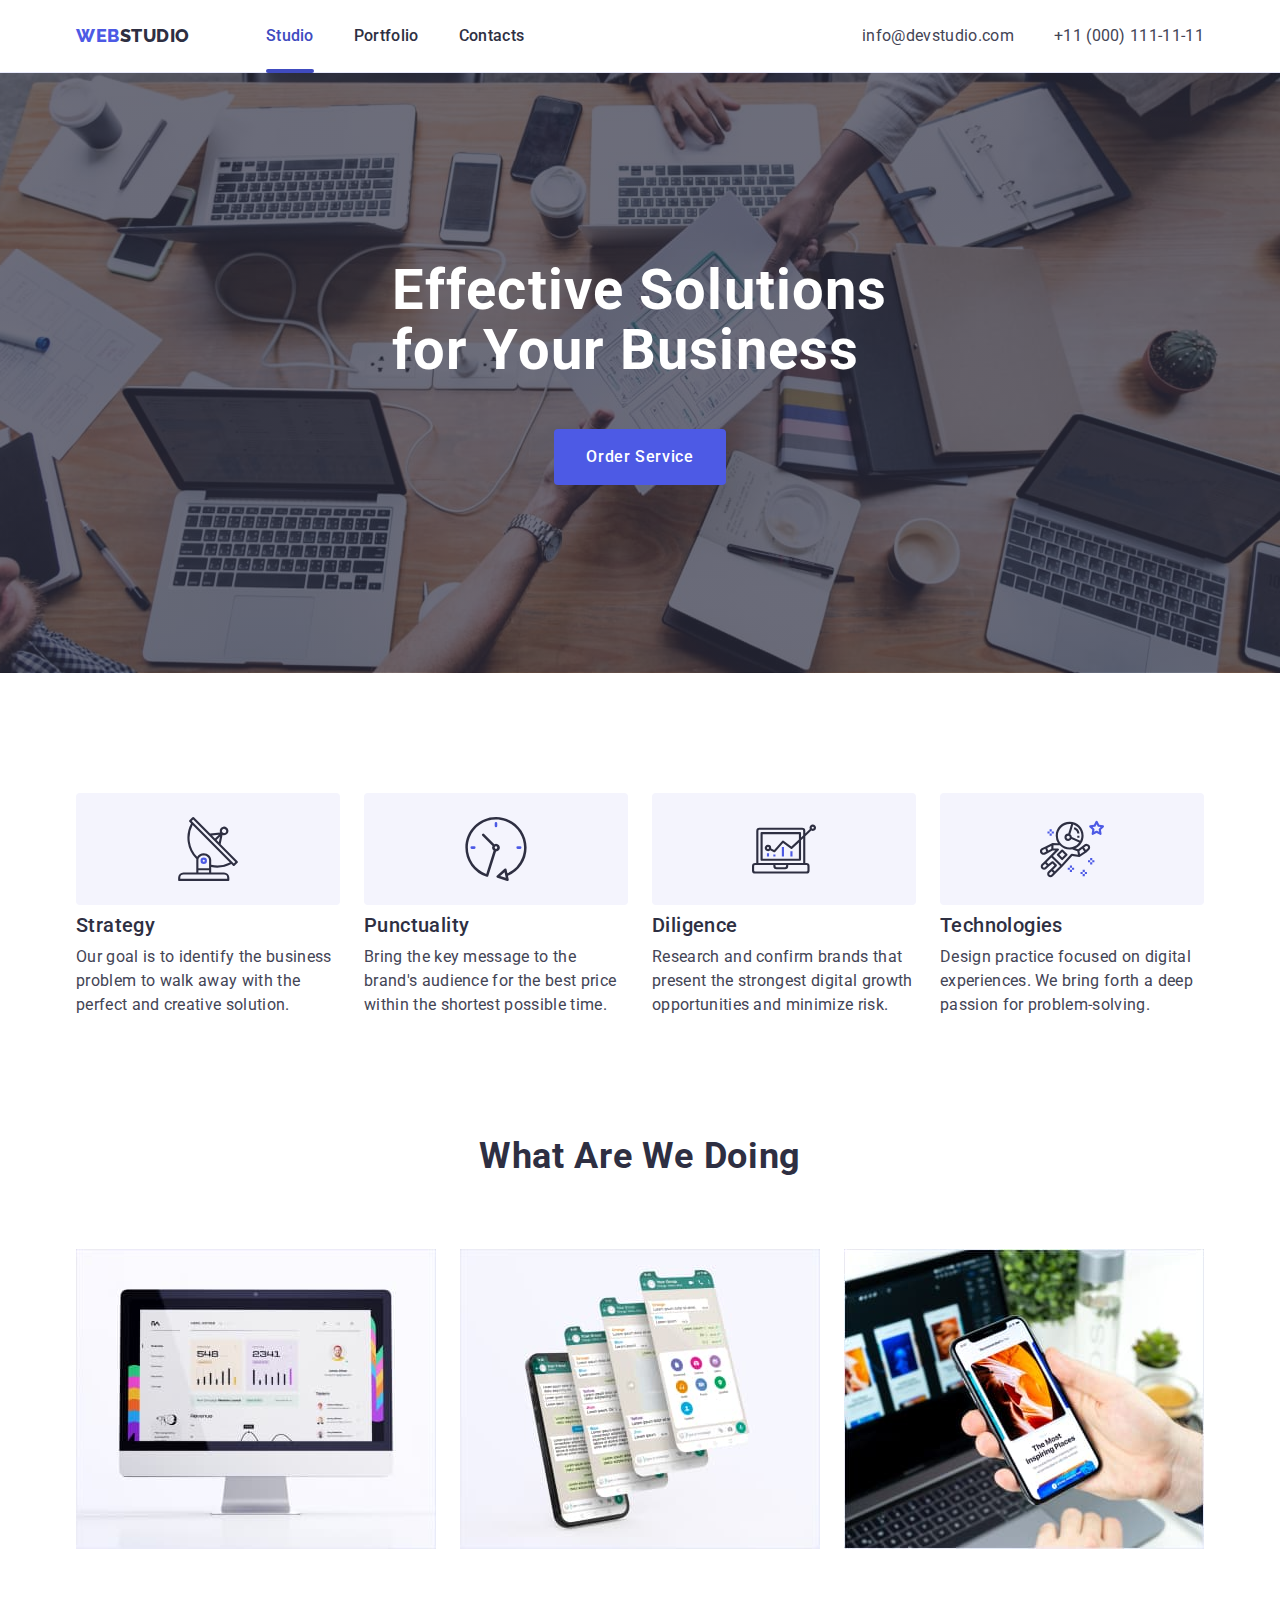
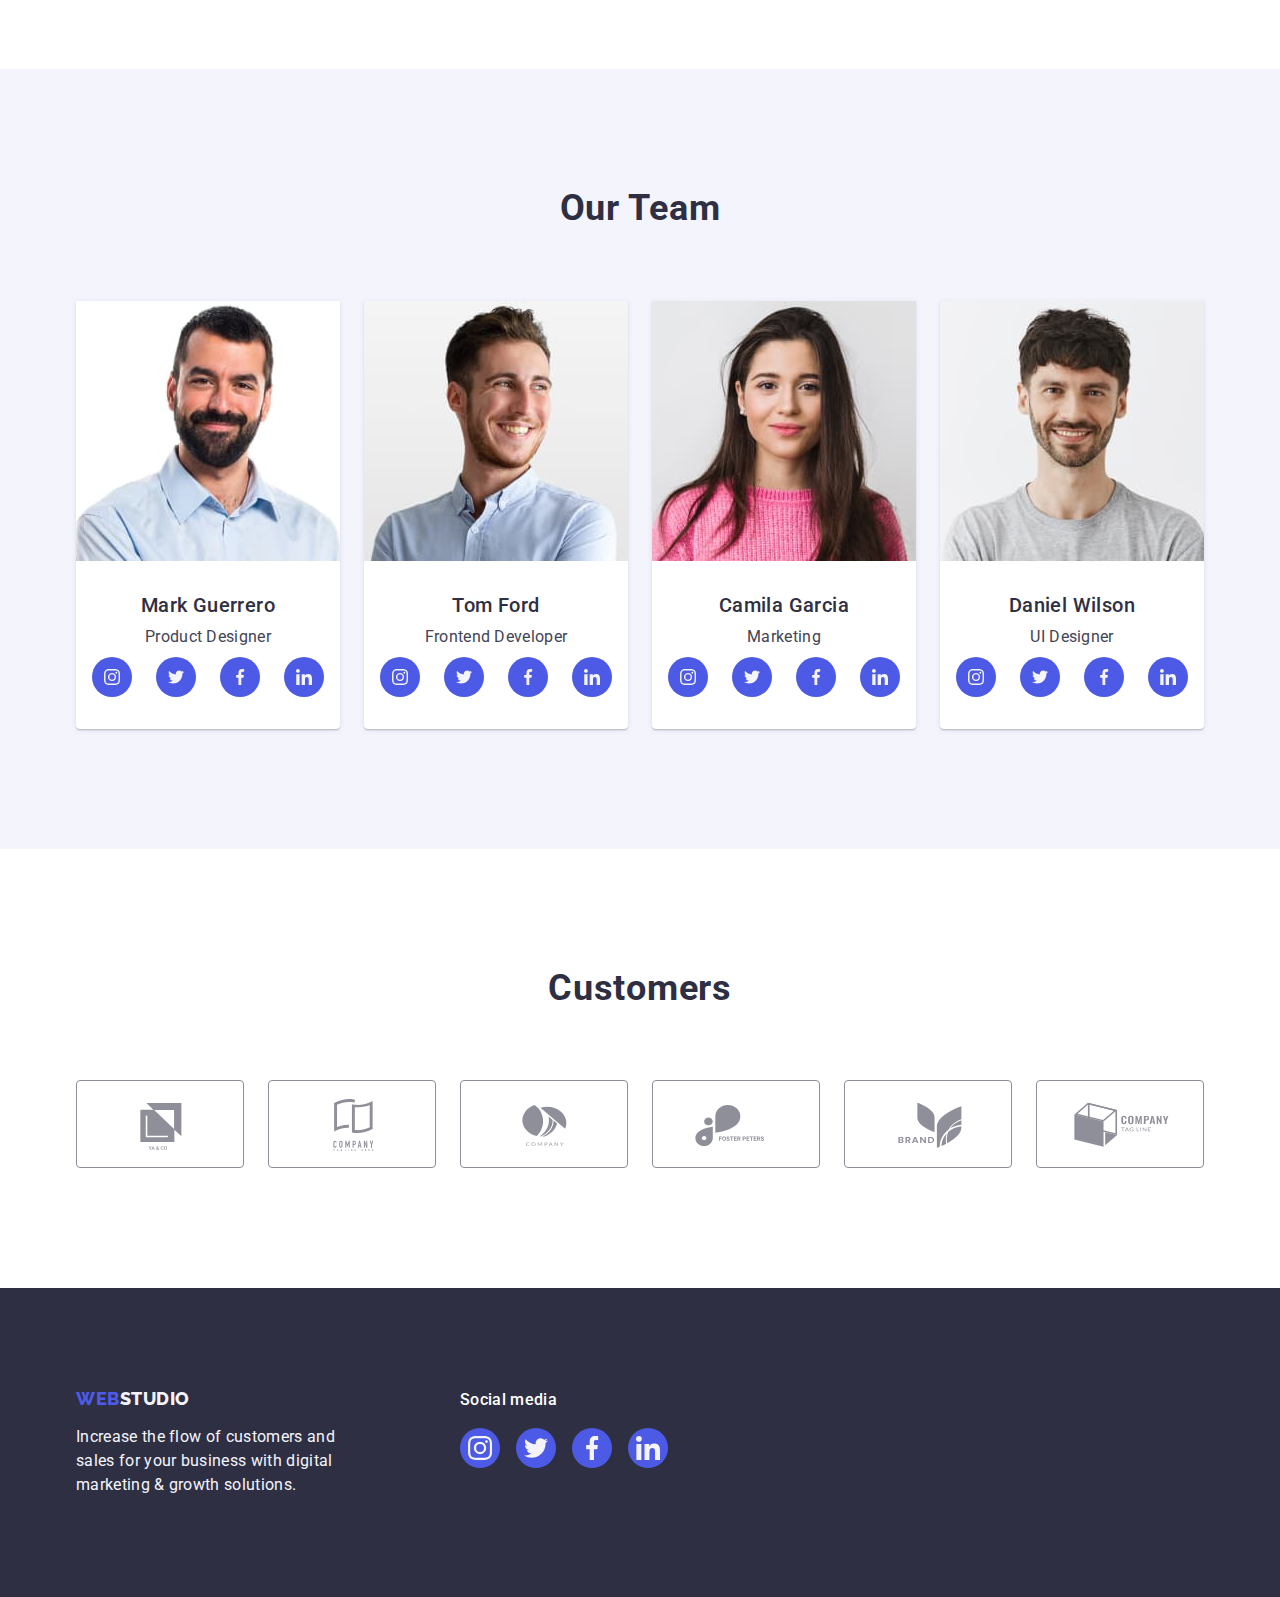
==== index.html @ 08559495 "Initial commit" ====
<!DOCTYPE html>
<html lang="en">
  <head>
    <meta charset="UTF-8" />
    <meta http-equiv="X-UA-Compatible" content="IE=edge" />
    <meta name="viewport" content="width=device-width, initial-scale=1.0" />
    <title>WebStudio</title>
    <link rel="preconnect" href="https://fonts.googleapis.com" />
    <link rel="preconnect" href="https://fonts.gstatic.com" crossorigin />
    <link
      href="https://fonts.googleapis.com/css2?family=Raleway:wght@800&family=Roboto:wght@400;500;700;900&display=swap"
      rel="stylesheet"
    />
    <link
      rel="stylesheet"
      href="https://cdn.jsdelivr.net/npm/modern-normalize@1.1.0/modern-normalize.min.css"
    />
    <link rel="stylesheet" href="./css/styles.css" />
  </head>
  <body>
    <!-- Header -->
    <header class="header">
      <div class="container header-container">
        <nav class="header-nav">
          <a class="header-logo logo link" href="./index.html">
            Web<span class="header-span">Studio</span></a
          >
          <ul class="header-list list">
            <li class="header-item">
              <a class="header-link current link" href="./index.html">Studio</a>
            </li>
            <li class="header-item">
              <a class="header-link link" href="./portfolio.html">Portfolio</a>
            </li>
            <li class="header-item">
              <a class="header-link link" href="">Contacts</a>
            </li>
          </ul>
        </nav>
        <address class="header-contacts">
          <ul class="header-list-contacts list">
            <li class="header-list-item">
              <a class="header-mail-tel link" href="mailto:info@devstudio.com"
                >info@devstudio.com</a
              >
            </li>
            <li class="header-list-item">
              <a class="header-mail-tel link" href="tel:+110001111111"
                >+11 (000) 111-11-11</a
              >
            </li>
          </ul>
        </address>
      </div>
    </header>

    <main>
      <!-- Effective Solutions for Your Business -->
      <section class="hero">
        <div class="container">
          <h1 class="hero-main-title">Effective Solutions for Your Business</h1>
          <button class="hero-button" type="button" data-modal-open>
            Order Service
          </button>
        </div>
      </section>

      <!-- Our advantages -->
      <section class="advantages">
        <div class="container">
          <!-- Заголовок h2 скриємо у сss -->
          <h2 class="visually-hidden">Our advantages</h2>
          <ul class="advantages-list list">
            <li class="advantages-item">
              <div class="advantages-block-icon">
                <svg class="advantages-icon" width="64" height="64">
                  <use href="./images/icon.svg#antenna"></use>
                </svg>
              </div>
              <h3 class="advantages-title">Strategy</h3>
              <p class="advantages-text">
                Our goal is to identify the business problem to walk away with
                the perfect and creative solution.
              </p>
            </li>
            <li class="advantages-item">
              <div class="advantages-block-icon">
                <svg class="advantages-icon" width="64" height="64">
                  <use href="./images/icon.svg#clock"></use>
                </svg>
              </div>
              <h3 class="advantages-title">Punctuality</h3>
              <p class="advantages-text">
                Bring the key message to the brand's audience for the best price
                within the shortest possible time.
              </p>
            </li>

            <li class="advantages-item">
              <div class="advantages-block-icon">
                <svg class="advantages-icon" width="64" height="64">
                  <use href="./images/icon.svg#diagram"></use>
                </svg>
              </div>
              <h3 class="advantages-title">Diligence</h3>
              <p class="advantages-text">
                Research and confirm brands that present the strongest digital
                growth opportunities and minimize risk.
              </p>
            </li>

            <li class="advantages-item">
              <div class="advantages-block-icon">
                <svg class="advantages-icon" width="64" height="64">
                  <use href="./images/icon.svg#astronaut"></use>
                </svg>
              </div>
              <h3 class="advantages-title">Technologies</h3>
              <p class="advantages-text">
                Design practice focused on digital experiences. We bring forth a
                deep passion for problem-solving.
              </p>
            </li>
          </ul>
        </div>
      </section>

      <!-- What are we doing -->
      <section class="what">
        <div class="container">
          <h2 class="what-title">What are we doing</h2>
          <ul class="what-list list">
            <li class="what-card">
              <img
                src="./images/main-page/main/What-are-we-doing/img-1.jpg"
                alt="computer"
                width="360"
                height="300"
              />
            </li>
            <li class="what-card">
              <img
                src="./images/main-page/main/What-are-we-doing/img-2.jpg"
                alt="mobile phone"
                width="360"
                height="300"
              />
            </li>
            <li class="what-card">
              <img
                src="./images/main-page/main/What-are-we-doing/img-3.jpg"
                alt="mobile phone and computer"
                width="360"
                height="300"
              />
            </li>
          </ul>
        </div>
      </section>

      <!-- Our Team -->
      <section class="team">
        <div class="container">
          <h2 class="team-main-title">Our Team</h2>
          <ul class="team-list list">
            <li class="team-list-item">
              <img
                class="team-img"
                src="./images/main-page/main/Our-Team/img-1.jpg"
                alt="Mark Guerrero - Product Designer"
                width="264"
                height="260"
              />
              <div class="team-content">
                <h3 class="team-title">Mark Guerrero</h3>
                <p class="team-text">Product Designer</p>
                <ul class="team-list-icons list-icons list">
                  <li class="team-list-icon list-icon">
                    <a
                      class="team-list-link list-link link"
                      href="https://www.instagram.com/"
                      target="_blank"
                      rel="noopener noreferrer"
                      aria-label="Instagram icon"
                    >
                      <svg class="team-icon social-icon" width="16" height="16">
                        <use href="./images/icon.svg#instagram"></use>
                      </svg>
                    </a>
                  </li>

                  <li class="team-list-icon list-icon">
                    <a
                      class="team-list-link list-link link"
                      href="https://twitter.com/"
                      target="_blank"
                      rel="noopener noreferrer"
                      aria-label="Twitter icon"
                    >
                      <svg class="team-icon social-icon" width="16" height="16">
                        <use href="./images/icon.svg#twitter"></use>
                      </svg>
                    </a>
                  </li>

                  <li class="team-list-icon list-icon">
                    <a
                      class="team-list-link list-link link"
                      href="https://www.facebook.com/"
                      target="_blank"
                      rel="noopener noreferrer"
                      aria-label="Facebook icon"
                    >
                      <svg class="team-icon social-icon" width="16" height="16">
                        <use href="./images/icon.svg#facebook"></use>
                      </svg>
                    </a>
                  </li>

                  <li class="team-list-icon list-icon">
                    <a
                      class="team-list-link list-link link"
                      href="https://www.linkedin.com/"
                      target="_blank"
                      rel="noopener noreferrer"
                      aria-label="Linkedin icon"
                    >
                      <svg class="team-icon social-icon" width="16" height="16">
                        <use href="./images/icon.svg#linkedin"></use>
                      </svg>
                    </a>
                  </li>
                </ul>
              </div>
            </li>
            <li class="team-list-item">
              <img
                class="team-img"
                src="./images/main-page/main/Our-Team/img-2.jpg"
                alt="Tom Ford - Frontend Developer"
                width="264"
                height="260"
              />
              <div class="team-content">
                <h3 class="team-title">Tom Ford</h3>
                <p class="team-text">Frontend Developer</p>
                <ul class="team-list-icons list-icons list">
                  <li class="team-list-icon list-icon">
                    <a
                      class="team-list-link list-link link"
                      href="https://www.instagram.com/"
                      target="_blank"
                      rel="noopener noreferrer"
                      aria-label="Instagram icon"
                    >
                      <svg class="social-icon" width="16" height="16">
                        <use href="./images/icon.svg#instagram"></use>
                      </svg>
                    </a>
                  </li>

                  <li class="team-list-icon list-icon">
                    <a
                      class="team-list-link list-link link"
                      href="https://twitter.com/"
                      target="_blank"
                      rel="noopener noreferrer"
                      aria-label="Twitter icon"
                    >
                      <svg class="social-icon" width="16" height="16">
                        <use href="./images/icon.svg#twitter"></use>
                      </svg>
                    </a>
                  </li>

                  <li class="team-list-icon list-icon">
                    <a
                      class="team-list-link list-link link"
                      href="https://www.facebook.com/"
                      target="_blank"
                      rel="noopener noreferrer"
                      aria-label="Facebook icon"
                    >
                      <svg class="social-icon" width="16" height="16">
                        <use href="./images/icon.svg#facebook"></use>
                      </svg>
                    </a>
                  </li>

                  <li class="team-list-icon list-icon">
                    <a
                      class="team-list-link list-link link"
                      href="https://www.linkedin.com/"
                      target="_blank"
                      rel="noopener noreferrer"
                      aria-label="Linkedin icon"
                    >
                      <svg class="social-icon" width="16" height="16">
                        <use href="./images/icon.svg#linkedin"></use>
                      </svg>
                    </a>
                  </li>
                </ul>
              </div>
            </li>
            <li class="team-list-item">
              <img
                class="team-img"
                src="./images/main-page/main/Our-Team/img-3.jpg"
                alt="Camila Garcia - Marketing"
                width="264"
                height="260"
              />
              <div class="team-content">
                <h3 class="team-title">Camila Garcia</h3>
                <p class="team-text">Marketing</p>
                <ul class="team-list-icons list-icons list">
                  <li class="team-list-icon list-icon">
                    <a
                      class="team-list-link list-link link"
                      href="https://www.instagram.com/"
                      target="_blank"
                      rel="noopener noreferrer"
                      aria-label="Instagram icon"
                    >
                      <svg class="social-icon" width="16" height="16">
                        <use href="./images/icon.svg#instagram"></use>
                      </svg>
                    </a>
                  </li>

                  <li class="team-list-icon list-icon">
                    <a
                      class="team-list-link list-link link"
                      href="https://twitter.com/"
                      target="_blank"
                      rel="noopener noreferrer"
                      aria-label="Twitter icon"
                    >
                      <svg class="social-icon" width="16" height="16">
                        <use href="./images/icon.svg#twitter"></use>
                      </svg>
                    </a>
                  </li>

                  <li class="team-list-icon list-icon">
                    <a
                      class="team-list-link list-link link"
                      href="https://www.facebook.com/"
                      target="_blank"
                      rel="noopener noreferrer"
                      aria-label="Facebook icon"
                    >
                      <svg class="social-icon" width="16" height="16">
                        <use href="./images/icon.svg#facebook"></use>
                      </svg>
                    </a>
                  </li>

                  <li class="team-list-icon list-icon">
                    <a
                      class="team-list-link list-link link"
                      href="https://www.linkedin.com/"
                      target="_blank"
                      rel="noopener noreferrer"
                      aria-label="Linkedin icon"
                    >
                      <svg class="social-icon" width="16" height="16">
                        <use href="./images/icon.svg#linkedin"></use>
                      </svg>
                    </a>
                  </li>
                </ul>
              </div>
            </li>
            <li class="team-list-item">
              <img
                class="team-img"
                src="./images/main-page/main/Our-Team/img-4.jpg"
                alt="Daniel Wilson - UI Designer"
                width="264"
                height="260"
              />
              <div class="team-content">
                <h3 class="team-title">Daniel Wilson</h3>
                <p class="team-text">UI Designer</p>
                <ul class="team-list-icons list-icons list">
                  <li class="team-list-icon list-icon">
                    <a
                      class="team-list-link list-link link"
                      href="https://www.instagram.com/"
                      target="_blank"
                      rel="noopener noreferrer"
                      aria-label="Instagram icon"
                    >
                      <svg class="social-icon" width="16" height="16">
                        <use href="./images/icon.svg#instagram"></use>
                      </svg>
                    </a>
                  </li>

                  <li class="team-list-icon list-icon">
                    <a
                      class="team-list-link list-link link"
                      href="https://twitter.com/"
                      target="_blank"
                      rel="noopener noreferrer"
                      aria-label="Twitter icon"
                    >
                      <svg class="social-icon" width="16" height="16">
                        <use href="./images/icon.svg#twitter"></use>
                      </svg>
                    </a>
                  </li>

                  <li class="team-list-icon list-icon">
                    <a
                      class="team-list-link list-link link"
                      href="https://www.facebook.com/"
                      target="_blank"
                      rel="noopener noreferrer"
                      aria-label="Facebook icon"
                    >
                      <svg class="social-icon" width="16" height="16">
                        <use href="./images/icon.svg#facebook"></use>
                      </svg>
                    </a>
                  </li>

                  <li class="team-list-icon list-icon">
                    <a
                      class="team-list-link list-link link"
                      href="https://www.linkedin.com/"
                      target="_blank"
                      rel="noopener noreferrer"
                      aria-label="Linkedin icon"
                    >
                      <svg class="social-icon" width="16" height="16">
                        <use href="./images/icon.svg#linkedin"></use>
                      </svg>
                    </a>
                  </li>
                </ul>
              </div>
            </li>
          </ul>
        </div>
      </section>
      <!-- Customers -->
      <section class="customers">
        <div class="container">
          <h2 class="customers-title">Customers</h2>
          <ul class="customers-list list">
            <li class="customers-item">
              <a
                class="customers-link link"
                href=""
                target="_blank"
                rel="noopener noreferrer"
                ><svg class="customers-icon" width="104" height="56">
                  <use href="./images/icon.svg#logo-1"></use></svg
              ></a>
            </li>
            <li class="customers-item">
              <a
                class="customers-link link"
                href=""
                target="_blank"
                rel="noopener noreferrer"
                ><svg class="customers-icon" width="104" height="56">
                  <use href="./images/icon.svg#logo-2"></use></svg
              ></a>
            </li>
            <li class="customers-item">
              <a
                class="customers-link link"
                href=""
                target="_blank"
                rel="noopener noreferrer"
                ><svg class="customers-icon" width="104" height="56">
                  <use href="./images/icon.svg#logo-3"></use></svg
              ></a>
            </li>
            <li class="customers-item">
              <a
                class="customers-link link"
                href=""
                target="_blank"
                rel="noopener noreferrer"
                ><svg class="customers-icon" width="104" height="56">
                  <use href="./images/icon.svg#logo-4"></use></svg
              ></a>
            </li>
            <li class="customers-item">
              <a
                class="customers-link link"
                href=""
                target="_blank"
                rel="noopener noreferrer"
                ><svg class="customers-icon" width="104" height="56">
                  <use href="./images/icon.svg#logo-5"></use></svg
              ></a>
            </li>
            <li class="customers-item">
              <a
                class="customers-link link"
                href=""
                target="_blank"
                rel="noopener noreferrer"
                ><svg class="customers-icon" width="104" height="56">
                  <use href="./images/icon.svg#logo-6"></use></svg
              ></a>
            </li>
          </ul>
        </div>
      </section>
    </main>

    <!-- footer -->
    <footer class="footer">
      <div class="footer-container container">
        <div class="footer-block-logo">
          <a class="footer-logo logo link" href="./index.html">
            Web<span class="footer-span">Studio</span></a
          >
          <p class="footer-text">
            Increase the flow of customers and sales for your business with
            digital marketing & growth solutions.
          </p>
        </div>

        <div class="footer-block-social">
          <p class="footer-social-title">Social media</p>
          <ul class="footer-list-icons list-icons list">
            <li class="footer-list-icon list-icon">
              <a
                class="footer-list-link list-link link"
                href="https://www.instagram.com/"
                target="_blank"
                rel="noopener noreferrer"
                aria-label="Instagram icon"
              >
                <svg class="footer-icon social-icon" width="24" height="24">
                  <use href="./images/icon.svg#instagram"></use>
                </svg>
              </a>
            </li>

            <li class="footer-list-icon list-icon">
              <a
                class="footer-list-link list-link link"
                href="https://twitter.com/"
                target="_blank"
                rel="noopener noreferrer"
                aria-label="Twitter icon"
              >
                <svg class="footer-icon social-icon" width="24" height="24">
                  <use href="./images/icon.svg#twitter"></use>
                </svg>
              </a>
            </li>

            <li class="footer-list-icon list-icon">
              <a
                class="footer-list-link list-link link"
                href="https://www.facebook.com/"
                target="_blank"
                rel="noopener noreferrer"
                aria-label="Facebook icon"
              >
                <svg class="footer-icon social-icon" width="24" height="24">
                  <use href="./images/icon.svg#facebook"></use>
                </svg>
              </a>
            </li>

            <li class="footer-list-icon list-icon">
              <a
                class="footer-list-link list-link link"
                href="https://www.linkedin.com/"
                target="_blank"
                rel="noopener noreferrer"
                aria-label="Linkedin icon"
              >
                <svg class="footer-icon social-icon" width="24" height="24">
                  <use href="./images/icon.svg#linkedin"></use>
                </svg>
              </a>
            </li>
          </ul>
        </div>
      </div>
    </footer>
    <div class="backdrop is-hidden" data-modal>
      <div class="modal">
        <button class="close-modal" type="button" data-modal-close>
			<svg class="close-modal-icon" width="8px" height="8px">
			  <use href="./images/icon.svg#dagger"></use>
			</svg>
		  </button>
      </div>
    </div>
    <script src="./js/modal.js"></script>
  </body>
</html>
---- css/styles.css ----
/* Reset Styles */
h1,
h2,
h3,
h4,
h5,
h6,
p {
  margin: 0;
}
ul {
  margin: 0;
  padding: 0;
}
button {
  font-family: inherit;
  color: currentColor;
  cursor: pointer;
}
img {
  display: block;
  max-width: 100%;
  height: auto;
}

.link {
  color: currentColor;
  text-decoration: none;
}
.list {
  list-style: none;
}
/* ==================================================================================================================================== */
/* Variables */
:root {
  --backround-page: #ffffff;
  --main-color-text: #434455;
  --secondary-color-text: #2e2f42;
  --accent-color: #4d5ae5;
  --hover-color: #404bbf;

  --items: 3;
  --retreat: 24px;

  --anim-fast: 250ms;
  --timing-function: cubic-bezier(0.4, 0, 0.2, 1);
}
/* ==================================================================================================================================== */

body {
  font-family: 'Roboto', sans-serif;
  font-size: 16px;
  background-color: var(--backround-page);
  color: var(--main-color-text);
}
/* ======================================================================================================================================*/
/* Repeating Blocks */
/* =================== Container ======================= */
.container {
  width: 1158px;
  margin: 0 auto;
  padding: 0 15px;
}

.visually-hidden {
  position: absolute;
  width: 1px;
  height: 1px;
  margin: -1px;
  border: 0;
  padding: 0;
  white-space: nowrap;
  clip-path: inset(100%);
  clip: rect(0 0 0 0);
  overflow: hidden;
}

/* ================== Header ========================= */
.header {
  border-bottom: 1px solid #e7e9fc;

  box-shadow: 0px 2px 1px rgba(46, 47, 66, 0.08),
    0px 1px 1px rgba(46, 47, 66, 0.16), 0px 1px 6px rgba(46, 47, 66, 0.08);
}
.header-container {
  display: flex;
  align-items: center;
}

.header-nav {
  display: flex;
  align-items: center;
}
.logo {
  font-family: 'Raleway', sans-serif;
  font-weight: 800;
  font-size: 18px;
  line-height: 1.17;
  letter-spacing: 0.03em;
  text-transform: uppercase;

  color: var(--accent-color);
}
.header-logo {
  margin-right: 76px;
}
.header-span {
  color: var(--secondary-color-text);
}
.header-list {
  display: flex;
  gap: 40px;
}

.header-link {
  position: relative;

  display: block;
  padding: 24px 0;

  font-weight: 500;
  font-size: 16px;
  line-height: 1.5;
  letter-spacing: 0.02em;

  color: var(--secondary-color-text);
  transition: color var(--anim-fast) var(--timing-function);
}
.header-link.current{
	color: var(--hover-color);
}
.header-link.current::after {
  position: absolute;
  left: 0;
  bottom: -0.9px;

  display: block;
  width: 100%;
  height: 4px;

  background-color: var(--hover-color);
  border-radius: 2px;
  content: '';
}
.header-link::before {
  content: '';
  position: absolute;
  left: 0;
  bottom: -0.9px;

  display: block;
  width: 100%;
  height: 4px;

  transform: scale(0);
  border-radius: 2px;
  transition: transform var(--anim-fast) var(--timing-function),
    background-color var(--anim-fast) var(--timing-function);
}
.header-link:hover::before,
.header-link:focus::before {
  background-color: var(--hover-color);
  transform: scale(1);
}

.header-link:hover,
.header-link:focus,
.header-mail-tel:hover,
.header-mail-tel:focus {
  color: var(--hover-color);
}

.header-contacts {
  margin-left: auto;
  font-style: normal;
}
.header-list-contacts {
  display: flex;
  gap: 40px;
}
.header-mail-tel {
  font-style: normal;
  line-height: 1.5;
  letter-spacing: 0.02em;

  color: var(--main-color-text);
  transition: color var(--anim-fast) var(--timing-function);
}

/*========================= Footer ============================*/
.footer {
  padding: 100px 0px;

  background-color: #2e2f42;
}
.footer-container {
  display: flex;
  align-items: baseline;
  gap: 120px;
}
.footer-logo {
  display: inline-block;
  margin-bottom: 16px;
  color: var(--accent-color);
}
.footer-text {
  width: 264px;

  color: #f4f4fd;

  line-height: 1.5;
  letter-spacing: 0.02em;
}
.footer-span {
  color: #f4f4fd;
}

.footer-social-title {
  margin-bottom: 16px;

  font-weight: 500;
  font-size: 16px;
  line-height: 1.5;
  letter-spacing: 0.02em;

  color: var(--backround-page);
}

.footer-list-link:hover,
.footer-list-link:focus {
  background-color: #31d0aa;
}

/* =============== social network icons ========================= */

.list-icons {
  display: flex;
  justify-content: center;
  gap: 24px;
}
.footer-list-icons {
  gap: 16px;
}
.list-icon {
  width: 40px;
  height: 40px;
}
.list-link {
  width: 100%;
  height: 100%;

  display: flex;
  justify-content: center;
  align-items: center;

  background-color: var(--accent-color);
  color: #f4f4fd;
  border-radius: 50%;
  transition: background-color var(--anim-fast) var(--timing-function);
}
.social-icon {
  fill: currentColor;
}

.team-list-link:hover,
.team-list-link:focus {
  background-color: var(--hover-color);
}

/* ===================================================================================================================================== */

/* Main Page*/
/* =============== Section Hero ================= */
.hero {
  max-width: 1440px;
  margin: 0 auto;
  padding: 188px 0;

  background-image: linear-gradient(
      rgba(46, 47, 66, 0.7),
      rgba(46, 47, 66, 0.7)
    ),
    url(../images/main-page/main/Hero/bg-hero.jpg);
  background-repeat: no-repeat;
  background-size: cover;
  background-position: center;
}

.hero-main-title {
  max-width: 496px;
  margin: 0 auto 48px;
  color: #ffffff;

  font-size: 56px;
  line-height: 1.07;
  letter-spacing: 0.02em;
}
.hero-button {
  display: block;
  min-width: 169px;
  height: 56px;
  margin: 0 auto;
  padding: 16px 32px;

  font-weight: 500;
  font-size: 16px;
  line-height: 1.5;
  letter-spacing: 0.04em;
  font-family: 'Roboto', sans-serif;

  color: #ffffff;
  background-color: var(--accent-color);
  border-radius: 4px;
  border: none;
  transition: background-color var(--anim-fast) var(--timing-function);
  cursor: pointer;
}
.hero-button:hover,
.hero-button:focus {
  background-color: var(--hover-color);
}
/* ============== Section Advantages =================== */
.advantages {
  padding: 120px 0px;
}
.advantages-block-icon {
  display: flex;
  justify-content: center;
  align-items: center;
  min-height: 112px;

  background-color: #f4f4fd;
  border-radius: 4px;
  margin-bottom: 8px;
}

.advantages-list {
  display: flex;
  gap: 24px;
}
.advantages-item {
  --items: 4;
  flex-basis: calc((100% - var(--retreat) * (var(--items) - 1)) / var(--items));
}

.advantages-title {
  margin-bottom: 8px;

  color: var(--secondary-color-text);

  font-weight: 500;
  font-size: 20px;
  line-height: 1.2;
  letter-spacing: 0.02em;
}
.advantages-text {
  line-height: 1.5;
  letter-spacing: 0.02em;
}
/* ================== Section What ======================== */
.what {
  padding-bottom: 120px;
}
.what-title,
.team-main-title {
  margin-bottom: 72px;

  color: var(--secondary-color-text);

  font-size: 36px;
  line-height: 1.11;
  text-align: center;
  letter-spacing: 0.02em;
  text-transform: capitalize;
}
.what-list {
  display: flex;
  gap: 24px;
}

/* =================== Section Our Team ======================= */
.team {
  padding: 120px 0px;

  background-color: #f4f4fd;
}
.team-list {
  display: flex;
  gap: 24px;
}
.team-list-item {
  --items: 4;
  flex-basis: calc((100% - var(--retreat) * (var(--items) - 1)) / var(--items));

  background-color: #ffffff;
  box-shadow: 0px 1px 6px rgba(46, 47, 66, 0.08),
    0px 1px 1px rgba(46, 47, 66, 0.16), 0px 2px 1px rgba(46, 47, 66, 0.08);
  border-radius: 0px 0px 4px 4px;
}

.team-content {
  padding: 32px 0;
}
.team-title {
  margin-bottom: 8px;

  color: var(--secondary-color-text);

  font-weight: 500;
  font-size: 20px;
  line-height: 1.2;
  text-align: center;
  letter-spacing: 0.02em;
}
.team-text {
  margin-bottom: 8px;
  line-height: 1.5;
  text-align: center;
  letter-spacing: 0.02em;
}
/* ==================== Section Customers ========================= */
.customers {
  padding: 120px 0;
}
.customers-title {
  margin-bottom: 72px;
  font-size: 36px;
  line-height: 1.1;
  text-align: center;
  letter-spacing: 0.02em;
  text-transform: capitalize;
  color: var(--secondary-color-text);
}
.customers-list {
  display: flex;
  justify-content: center;
  gap: 24px;
}

.customers-item {
  --items: 6;
  flex-basis: calc(100% - var(--retreat) * (var(--items) - 1) / var(--items));
  min-height: 88px;
  border-radius: 4px;
}
.customers-link {
  width: 100%;
  height: 100%;

  display: flex;
  justify-content: center;
  align-items: center;

  color: #8e8f99;
  border: 1px solid #8e8f99;
  border-radius: 4px;
  transition: border-color var(--anim-fast) var(--timing-function);
}
.customers-icon {
  fill: currentColor;
  transition: fill var(--anim-fast) var(--timing-function);
}
.customers-link:hover,
.customers-link:focus {
  border-color: var(--hover-color);
}
.customers-link:hover .customers-icon,
.customers-link:focus .customers-icon {
  fill: var(--hover-color);
}

/* ===================================================================================================================================== */

/* Portfolio Page */
/* =============== Section Portfolio =================== */
.potrfolio {
  padding: 96px 0 120px 0;
}

.filters-list {
  display: flex;
  justify-content: center;
  gap: 24px;
  margin-bottom: 72px;
}
.filters-button {
  padding: 12px 24px;

  font-family: inherit;
  font-size: 16px;
  font-weight: 500;
  line-height: 1.5;
  letter-spacing: 0.04em;

  color: var(--accent-color);
  background-color: #f4f4fd;
  border: 1px solid #e7e9fc;
  border-radius: 4px;
  transition: color var(--anim-fast) var(--timing-function),
    background-color var(--anim-fast) var(--timing-function),
    box-shadow var(--anim-fast) var(--timing-function);
  cursor: pointer;
}

.filters-button:hover,
.filters-button:focus {
  color: #ffffff;
  background-color: var(--hover-color);
  border: 1px solid transparent;
  box-shadow: 0px 3px 1px rgba(0, 0, 0, 0.1), 0px 2px 1px rgba(0, 0, 0, 0.08),
    0px 2px 2px rgba(0, 0, 0, 0.12);
}
.list-cards {
  display: flex;
  flex-wrap: wrap;
  column-gap: 24px;
  row-gap: 48px;
}
.list-card {
  flex-basis: calc((100% - var(--retreat) * (var(--items) - 1)) / var(--items));
}
.list-card-link {
  width: 100%;
  height: 100%;

  display: block;

  transition: box-shadow var(--anim-fast) var(--timing-function);
}
.list-card-link:hover,
.list-card-link:focus {
  box-shadow: 0px 1px 6px rgba(46, 47, 66, 0.08),
    0px 1px 1px rgba(46, 47, 66, 0.16), 0px 2px 1px rgba(46, 47, 66, 0.08);
}
.wrapper-img {
  position: relative;
  overflow: hidden;
}

.overlay {
  position: absolute;
  left: 0;
  bottom: 0;

  width: 100%;
  height: 100%;
  padding: 40px 32px 0px 32px;

  line-height: 1.5;
  letter-spacing: 0.02em;

  color: #f4f4fd;
  background-color: var(--accent-color);
  transform: translateY(100%);
  transition: transform var(--anim-fast) var(--timing-function);
}
.list-card-link:hover .overlay,
.list-card-link:focus .overlay {
  transform: translateY(0);
}

.list-card-content {
  padding: 32px 16px;

  border: 1px solid #e7e9fc;
  border-top: none;
}
.list-card-title {
  margin-bottom: 8px;

  color: var(--secondary-color-text);

  font-weight: 500;
  font-size: 20px;
  line-height: 1.2;
  letter-spacing: 0.02em;
}
.list-card-text {
  color: var(--main-color-text);

  line-height: 1.5;
  letter-spacing: 0.02em;
}
/* =================== Backdrop ===================== */
.backdrop {
  position: fixed;
  top: 0;
  left: 0;
  opacity: 1;

  width: 100%;
  height: 100%;

  background-color: rgba(46, 47, 66, 0.4);
  transition: opacity 300ms var(--timing-function),
    visibility 300ms var(--timing-function);
}
.backdrop.is-hidden {
  visibility: hidden;
  opacity: 0;
  pointer-events: none;

  transition-delay: 600ms;
}
.backdrop.is-hidden .modal {
  opacity: 0;
  transform: translate(-50%, -100%) scale(0.2);
}
.modal {
  position: absolute;
  top: 50%;
  left: 50%;
  opacity: 1;

  width: 408px;
  height: 576px;

  background-color: #fcfcfc;
  box-shadow: 0px 1px 1px rgba(0, 0, 0, 0.14), 0px 1px 3px rgba(0, 0, 0, 0.12),
    0px 2px 1px rgba(0, 0, 0, 0.2);
  border-radius: 4px;

  transform: translate(-50%, -50%) scale(1);
  transition: transform 300ms var(--timing-function) 300ms,
    opacity 300ms var(--timing-function) 300ms;
}
.close-modal {
  position: absolute;
  top: 24px;
  right: 24px;

  display: flex;
  justify-content: center;
  align-items: center;
  width: 24px;
  height: 24px;

  background-color: #e7e9fc;
  border: 1px solid rgba(0, 0, 0, 0.1);
  border-radius: 50%;
  transition: background-color var(--anim-fast) var(--timing-function);
}
.close-modal-icon {
  transition: fill var(--anim-fast) var(--timing-function);
}
.close-modal:hover .close-modal-icon,
.close-modal:focus .close-modal-icon {
  fill: #ffffff;
}
.close-modal:hover,
.close-modal:focus {
  background-color: var(--hover-color);
}

/* ====================================================================================================================================== */
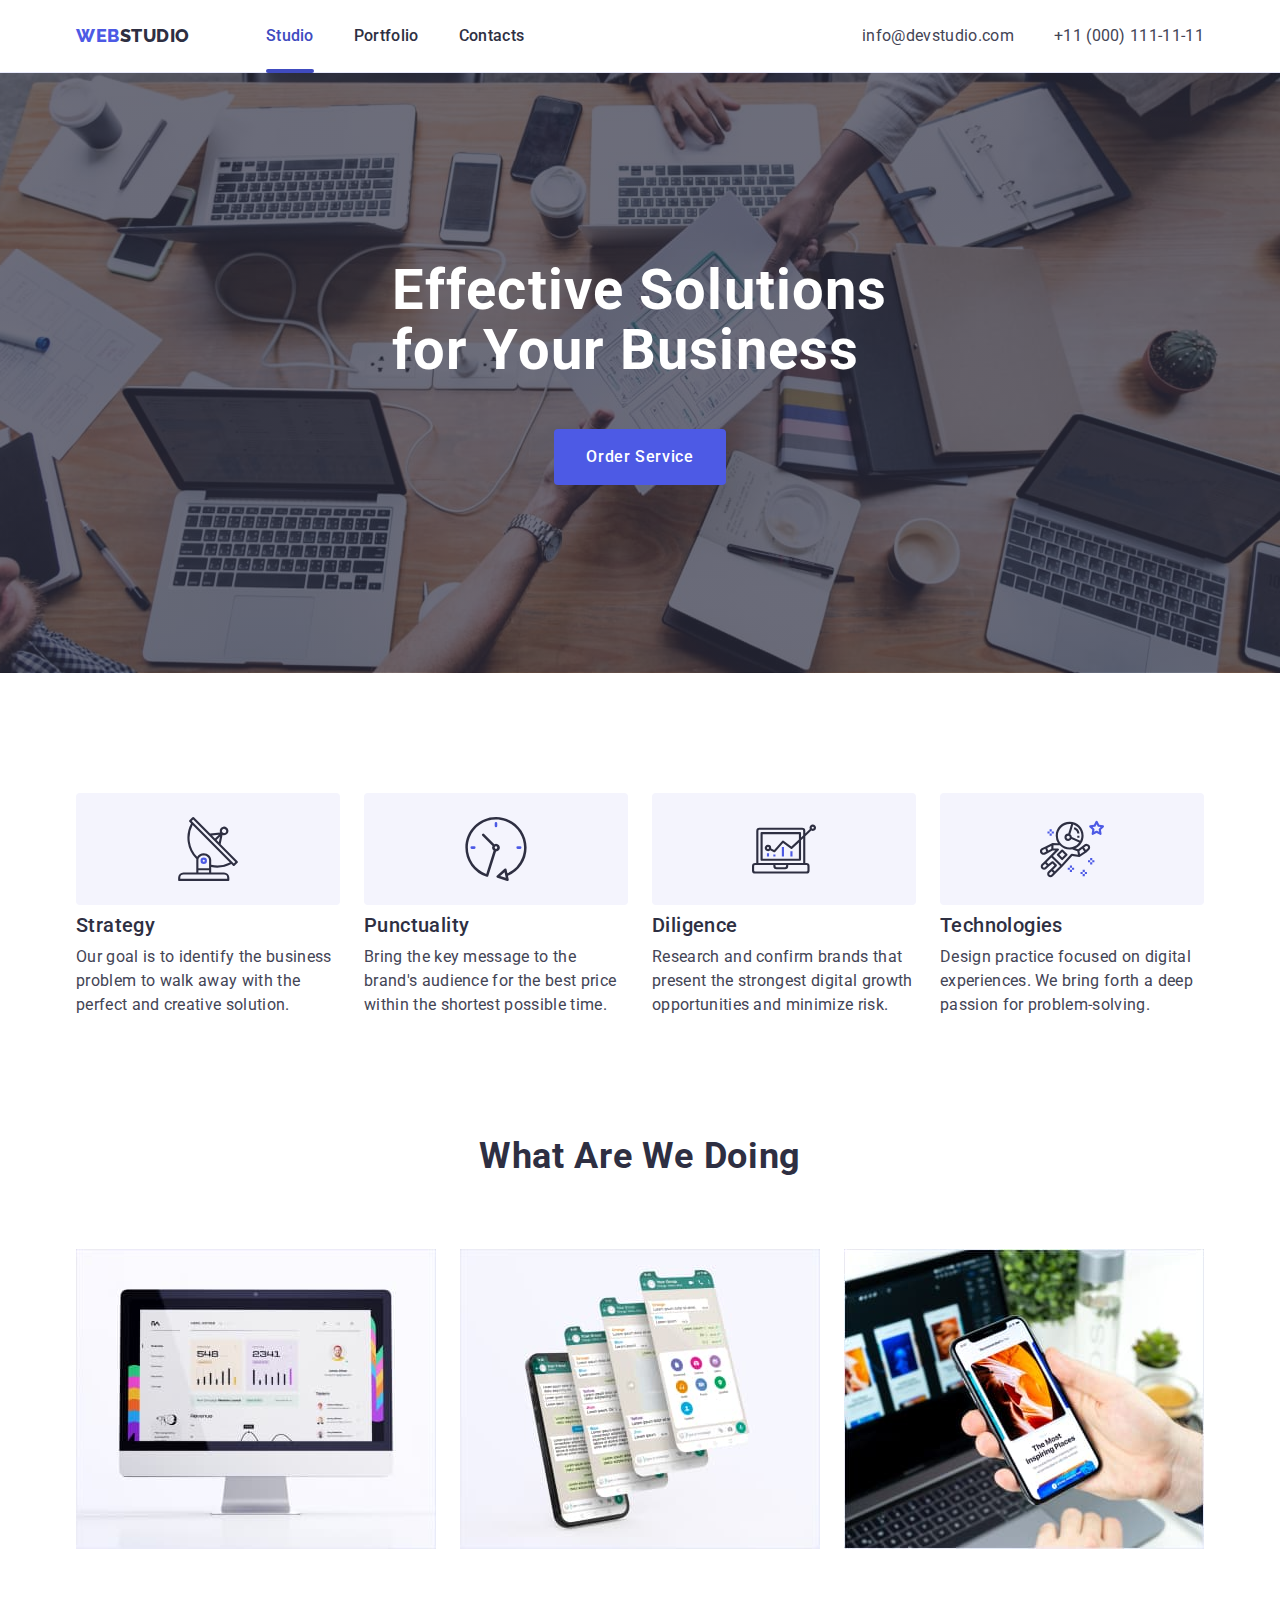
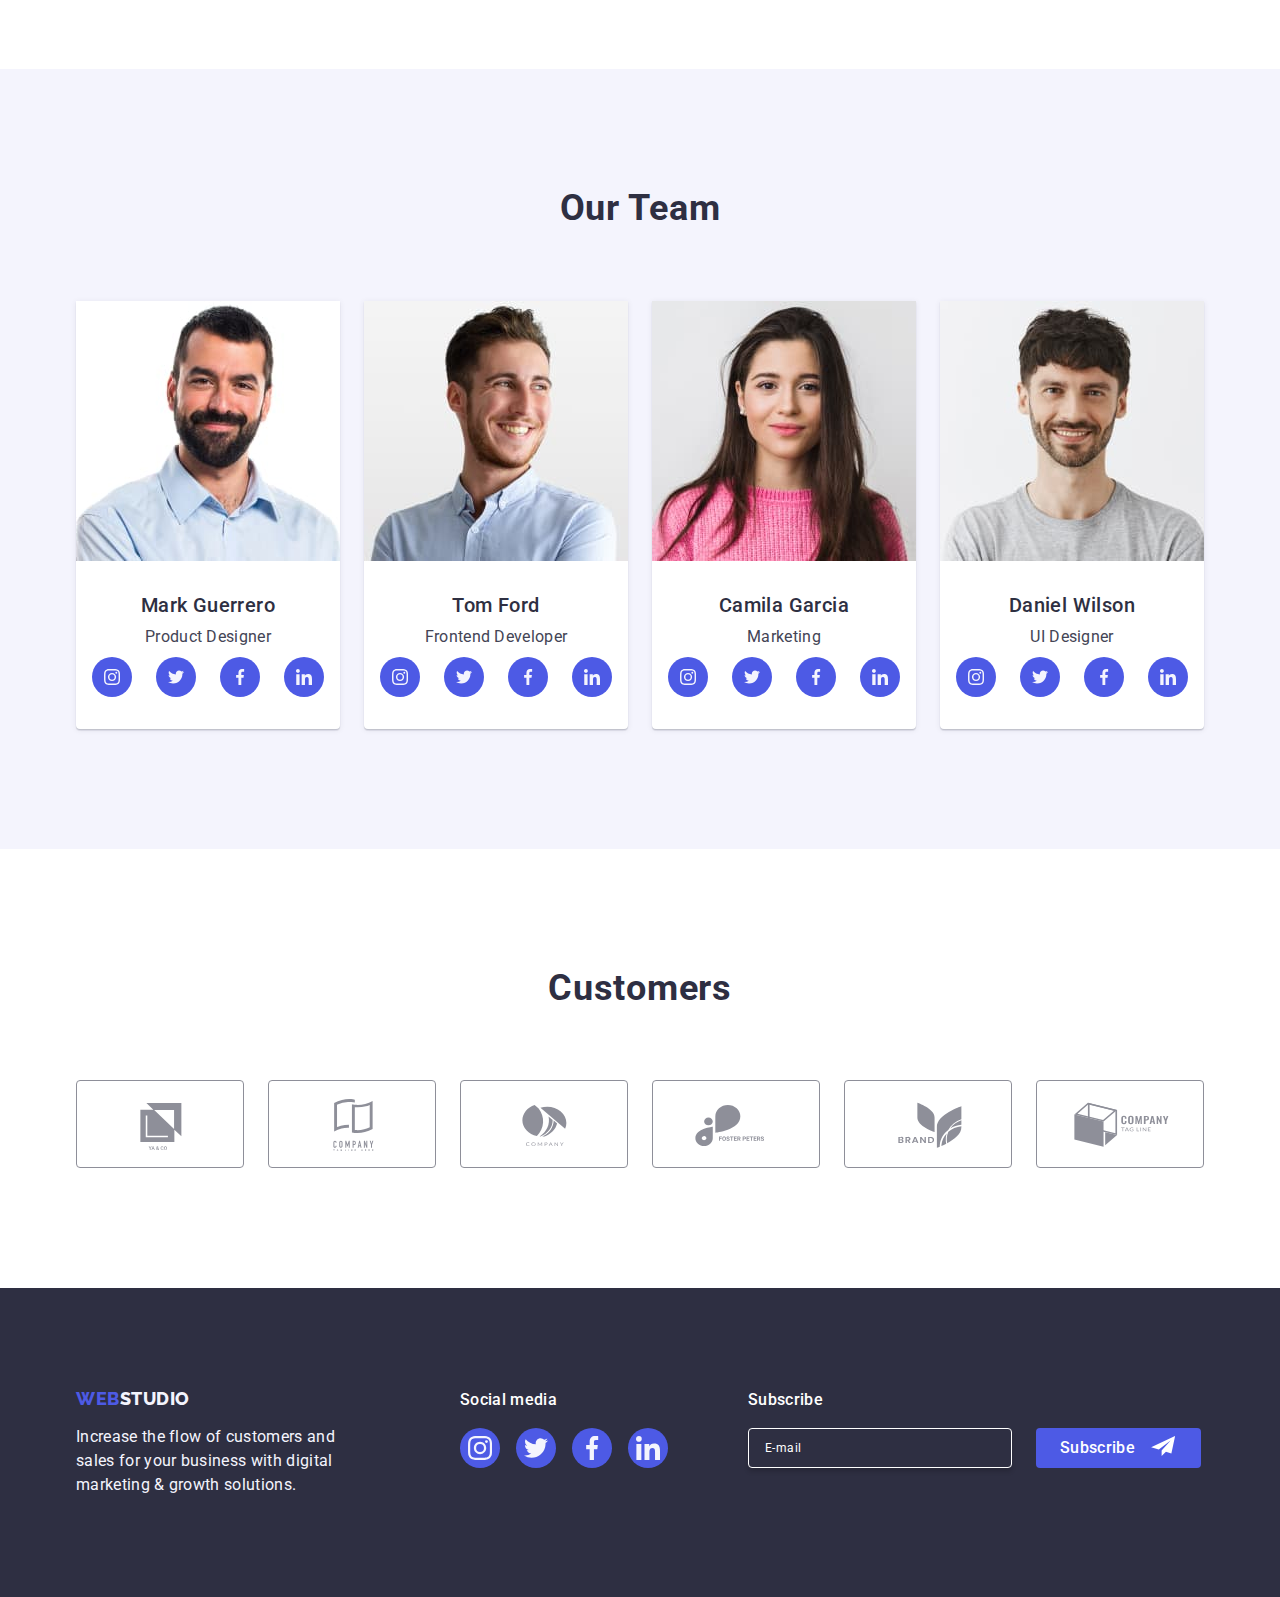
==== commit 7394d395: "Update index.html" ====
--- a/index.html
+++ b/index.html
@@ -18,6 +18,7 @@
     <link rel="stylesheet" href="./css/styles.css" />
   </head>
   <body>
+    <!----------------------------------- Main Page ---------------------------------------------->
     <!-- Header -->
     <header class="header">
       <div class="container header-container">
@@ -589,15 +590,40 @@
             </li>
           </ul>
         </div>
+
+        <form class="footer-form">
+          <p class="footer-form-title">Subscribe</p>
+          <div class="form-warraper-mail-btn">
+            <label class="footer-form-label">
+              <input
+                type="email"
+                class="footer-form-input"
+                name="user-email"
+                required
+                placeholder="E-mail"
+              />
+            </label>
+            <button type="submit" class="footer-form-button">
+              Subscribe
+              <svg class="footer-bg-icon" width="24" height="20">
+                <use
+                  class="footer-btn-icon"
+                  href="./images/icon.svg#icon-send"
+                ></use>
+              </svg>
+            </button>
+          </div>
+        </form>
       </div>
     </footer>
+    <!-- Backdrop -->
     <div class="backdrop is-hidden" data-modal>
       <div class="modal">
         <button class="close-modal" type="button" data-modal-close>
-			<svg class="close-modal-icon" width="8px" height="8px">
-			  <use href="./images/icon.svg#dagger"></use>
-			</svg>
-		  </button>
+          <svg class="close-modal-icon" width="8px" height="8px">
+            <use href="./images/icon.svg#dagger"></use>
+          </svg>
+        </button>
       </div>
     </div>
     <script src="./js/modal.js"></script>
--- a/css/styles.css
+++ b/css/styles.css
@@ -54,8 +54,7 @@
   color: var(--main-color-text);
 }
 /* ======================================================================================================================================*/
-/* Repeating Blocks */
-/* =================== Container ======================= */
+/*================= Repeating Blocks=================== */
 .container {
   width: 1158px;
   margin: 0 auto;
@@ -92,14 +91,14 @@
   align-items: center;
 }
 .logo {
+  color: var(--accent-color);
+
   font-family: 'Raleway', sans-serif;
   font-weight: 800;
   font-size: 18px;
   line-height: 1.17;
   letter-spacing: 0.03em;
   text-transform: uppercase;
-
-  color: var(--accent-color);
 }
 .header-logo {
   margin-right: 76px;
@@ -126,10 +125,11 @@
   color: var(--secondary-color-text);
   transition: color var(--anim-fast) var(--timing-function);
 }
-.header-link.current{
-	color: var(--hover-color);
+.header-link.current {
+  color: var(--hover-color);
 }
 .header-link.current::after {
+  content: '';
   position: absolute;
   left: 0;
   bottom: -0.9px;
@@ -140,7 +140,6 @@
 
   background-color: var(--hover-color);
   border-radius: 2px;
-  content: '';
 }
 .header-link::before {
   content: '';
@@ -189,14 +188,19 @@
 
 /*========================= Footer ============================*/
 .footer {
-  padding: 100px 0px;
+  padding: 100px 0;
 
   background-color: #2e2f42;
 }
 .footer-container {
   display: flex;
   align-items: baseline;
-  gap: 120px;
+}
+.footer-block-logo {
+  margin-right: 120px;
+}
+.footer-block-social {
+  margin-right: 80px;
 }
 .footer-logo {
   display: inline-block;
@@ -215,7 +219,9 @@
   color: #f4f4fd;
 }
 
-.footer-social-title {
+.footer-social-title,
+.footer-form-title,
+.footer-form-button {
   margin-bottom: 16px;
 
   font-weight: 500;
@@ -230,6 +236,65 @@
 .footer-list-link:focus {
   background-color: #31d0aa;
 }
+
+/* Footer Form */
+.footer-form {
+}
+.footer-form-title {
+}
+.form-warraper-mail-btn {
+	display: flex;
+	gap: 24px;
+	align-items: center;
+}
+.footer-form-label {
+}
+.footer-form-input {
+	padding: 8px 16px;
+
+	min-width: 264px;
+	height: 40px;
+
+	font-size: 12px;
+	line-height: 2;
+	letter-spacing: 0.04em;
+
+	color: var(--backround-page);
+	background-color: transparent;
+	box-shadow: 0px 4px 4px rgba(0, 0, 0, 0.15);;
+	border: 1px solid var(--backround-page);
+	border-radius: 4px;
+}
+.footer-form-input::placeholder {
+	color: var(--backround-page);
+
+  font-size: 12px;
+  line-height: 2;
+  letter-spacing: 0.04em;
+}
+.footer-form-button {
+	padding: 8px 24px;
+	margin: 0;
+
+	display: flex;
+	gap: 16px;
+	min-width: 165px;
+	height: 40px;
+
+	background-color: var(--accent-color);
+	border: none;
+	border-radius: 4px;
+	transition: background-color var(--anim-fast) var(--timing-function);
+}
+.footer-form-button:hover,
+.footer-form-button:focus{
+	background-color: var(--hover-color);
+}
+.footer-bg-icon {
+}
+.footer-btn-icon {
+}
+/* Footer Form */
 
 /* =============== social network icons ========================= */
 
@@ -266,11 +331,10 @@
 .team-list-link:focus {
   background-color: var(--hover-color);
 }
-
-/* ===================================================================================================================================== */
-
-/* Main Page*/
-/* =============== Section Hero ================= */
+/*=========================== Repeating Blocks ======================= */
+
+/* ============================ Main Page ============================*/
+/* ============= Section Hero ============== */
 .hero {
   max-width: 1440px;
   margin: 0 auto;
@@ -357,7 +421,7 @@
   line-height: 1.5;
   letter-spacing: 0.02em;
 }
-/* ================== Section What ======================== */
+/* ================== Section What ===================== */
 .what {
   padding-bottom: 120px;
 }
@@ -468,11 +532,10 @@
 .customers-link:focus .customers-icon {
   fill: var(--hover-color);
 }
-
-/* ===================================================================================================================================== */
-
-/* Portfolio Page */
-/* =============== Section Portfolio =================== */
+/* ============================ Main Page ============================*/
+
+/* ========================== Portfolio Page ======================== */
+/* =========== Section Portfolio =========== */
 .potrfolio {
   padding: 96px 0 120px 0;
 }
@@ -581,7 +644,9 @@
   line-height: 1.5;
   letter-spacing: 0.02em;
 }
-/* =================== Backdrop ===================== */
+/* ========================== Portfolio Page ======================== */
+
+/* ==================== Backdrop ===================== */
 .backdrop {
   position: fixed;
   top: 0;
@@ -652,4 +717,4 @@
   background-color: var(--hover-color);
 }
 
-/* ====================================================================================================================================== */
+/* ========================= Backdrop ========================== */
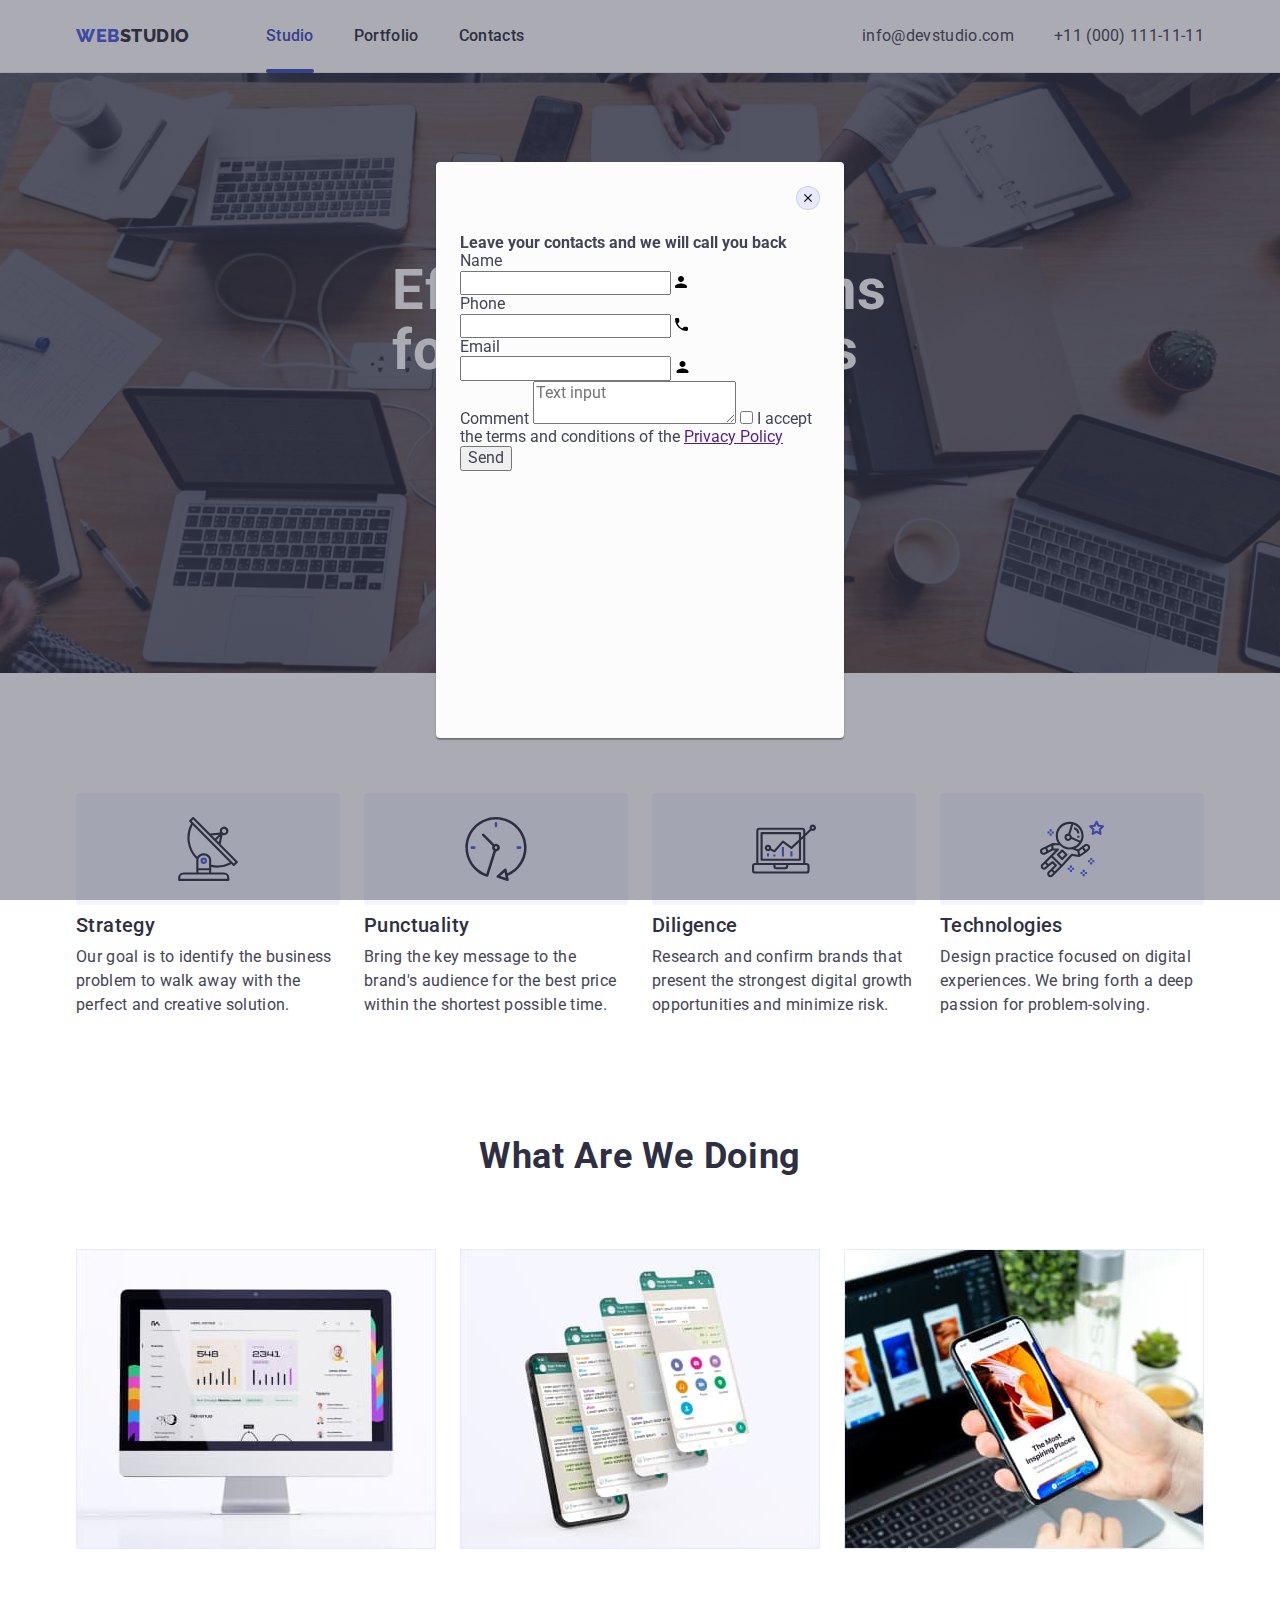
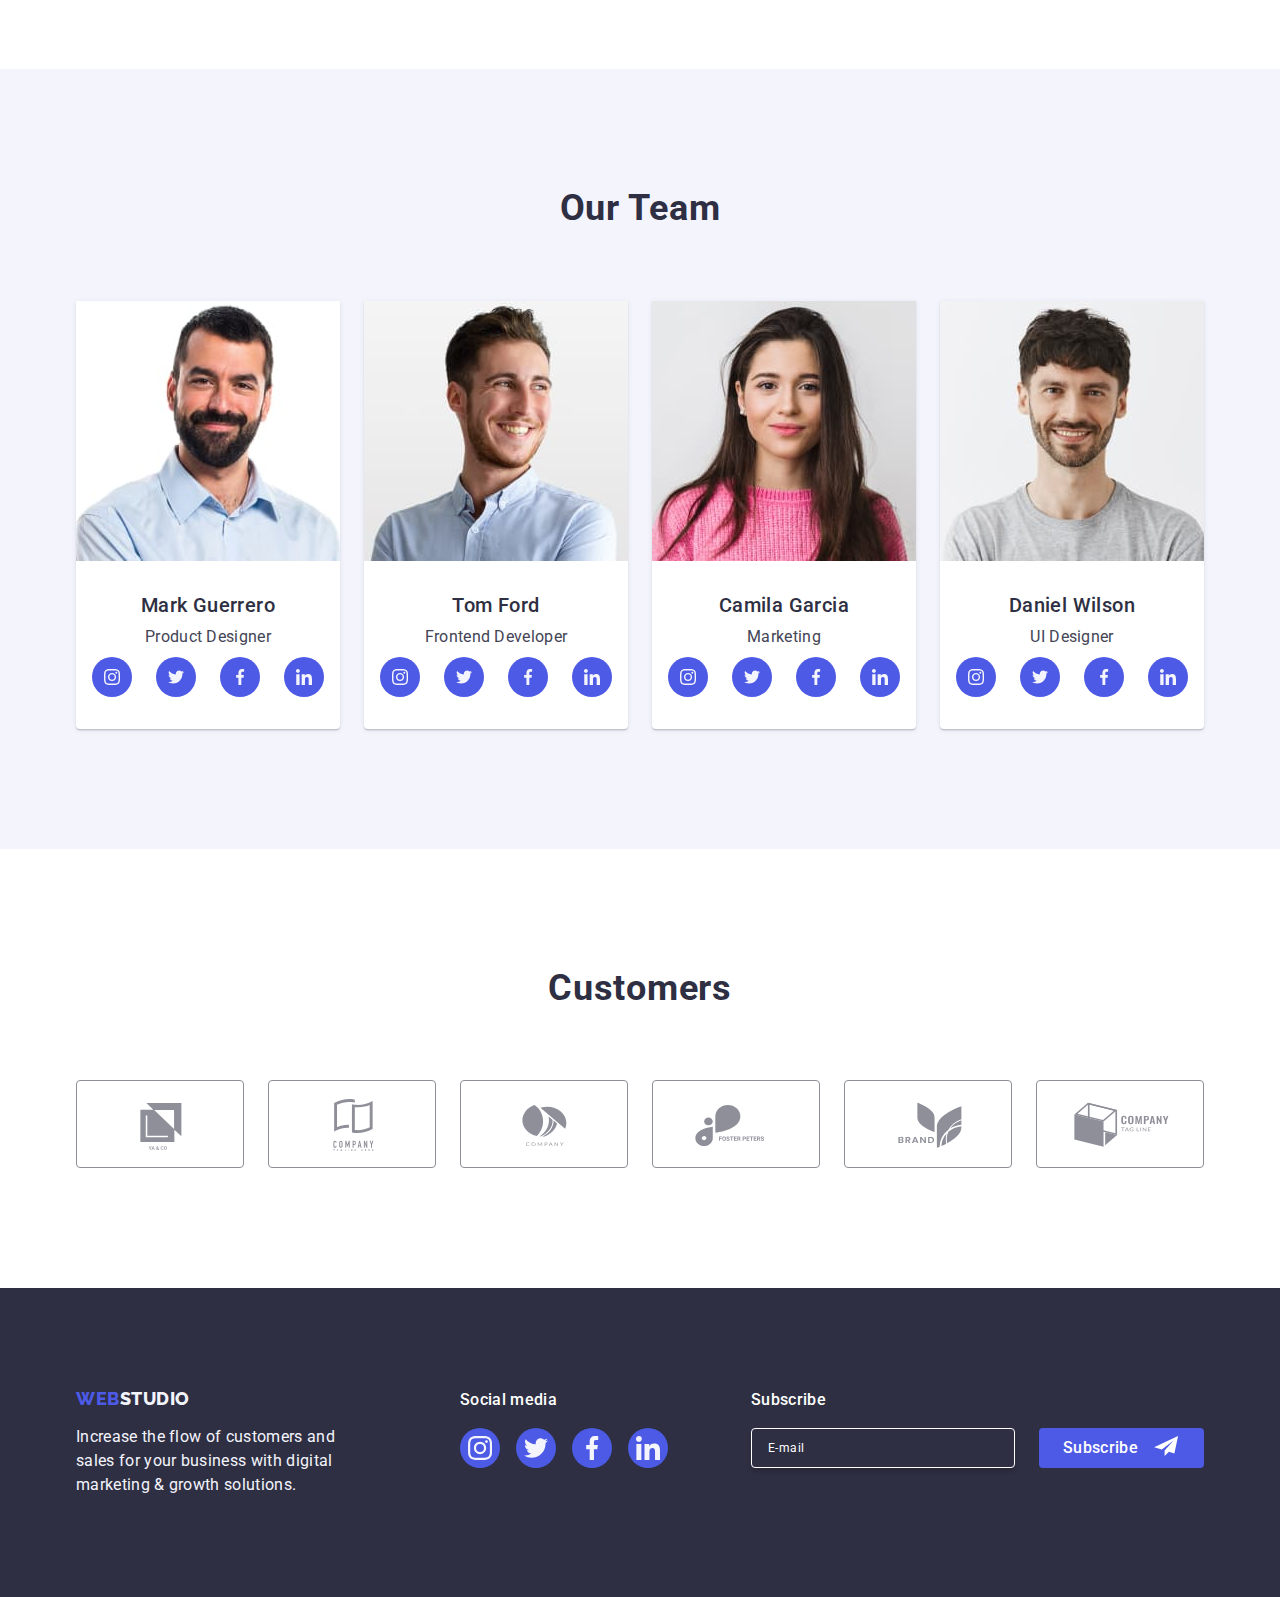
==== commit 03b5a04e: "Update index.html" ====
--- a/index.html
+++ b/index.html
@@ -592,7 +592,7 @@
         </div>
 
         <form class="footer-form">
-          <p class="footer-form-title">Subscribe</p>
+          <strong class="footer-form-title">Subscribe</strong>
           <div class="form-warraper-mail-btn">
             <label class="footer-form-label">
               <input
@@ -617,13 +617,51 @@
       </div>
     </footer>
     <!-- Backdrop -->
-    <div class="backdrop is-hidden" data-modal>
+    <div class="backdrop" data-modal>
       <div class="modal">
         <button class="close-modal" type="button" data-modal-close>
           <svg class="close-modal-icon" width="8px" height="8px">
             <use href="./images/icon.svg#dagger"></use>
           </svg>
         </button>
+		  <form  class="modal-form">
+			<strong class="modal-title">Leave your contacts and we will call you back</strong>
+<label class="modal-form-label">
+	<span class="modal-form-title option">Name</span>
+	<div class="modal-form-wrraper-input-icon">
+		<input type="text" class="modal-form-input" name="user-name" required minlength="2" pattern="^[a-zA-Z]+$">
+	<svg class="modal-form-wrapper-icon" width="12" height="12">
+	  <use class="modal-form-icon" href="./images/icon.svg#person-black"></use>
+	</svg>
+	</div>
+</label>
+<label class="modal-form-label">
+	<span class="modal-form-title option">Phone</span>
+	<div class="modal-form-wrraper-input-icon">
+		<input type="tel" class="modal-form-input" name="user-phone" required>
+	<svg class="modal-form-wrapper-icon" width="13" height="13">
+	  <use class="modal-form-icon" href="./images/icon.svg#phone-icon"></use>
+	</svg>
+	</div>
+</label>
+<label class="modal-form-label">
+	<span class="modal-form-title option">Email</span>
+	<div class="modal-form-wrraper-input-icon">
+		<input type="email" class="modal-form-input" name="user-email">
+	<svg class="modal-form-wrapper-icon" width="15" height="12">
+	  <use class="modal-form-icon" href="./images/icon.svg#person-black"></use>
+	</svg>
+	</div>
+</label>
+<label for="modal-textarea" class="form-textarea-title">Comment</label>
+<textarea class="form-modal-textarea" name="user-comment" id="modal-textarea" placeholder="Text input"></textarea>
+
+<label class="modal-form-checkbox">
+	<input type="checkbox" class="modal-input-checkbox">
+	<span class="modal-checkbox-policy">I accept the terms and conditions of the <a href="">Privacy Policy</a></span>
+</label>
+<button type="submit" class="modal-form-btn">Send</button>
+		  </form>
       </div>
     </div>
     <script src="./js/modal.js"></script>
--- a/css/styles.css
+++ b/css/styles.css
@@ -200,7 +200,7 @@
   margin-right: 120px;
 }
 .footer-block-social {
-  margin-right: 80px;
+  
 }
 .footer-logo {
   display: inline-block;
@@ -239,8 +239,10 @@
 
 /* Footer Form */
 .footer-form {
+	margin-left: auto;
 }
 .footer-form-title {
+	display: block;
 }
 .form-warraper-mail-btn {
 	display: flex;
@@ -264,6 +266,8 @@
 	box-shadow: 0px 4px 4px rgba(0, 0, 0, 0.15);;
 	border: 1px solid var(--backround-page);
 	border-radius: 4px;
+
+	transition: border-color var(--anim-fast) var(--timing-function);
 }
 .footer-form-input::placeholder {
 	color: var(--backround-page);
@@ -272,6 +276,11 @@
   line-height: 2;
   letter-spacing: 0.04em;
 }
+.footer-form-input:focus{
+	outline: none;
+	border-color:  var(--accent-color);
+}
+
 .footer-form-button {
 	padding: 8px 24px;
 	margin: 0;
@@ -675,6 +684,7 @@
   position: absolute;
   top: 50%;
   left: 50%;
+  padding: 72px 24px 24px 24px;
   opacity: 1;
 
   width: 408px;
@@ -717,4 +727,8 @@
   background-color: var(--hover-color);
 }
 
+.option{
+	display: block;
+}
+
 /* ========================= Backdrop ========================== */
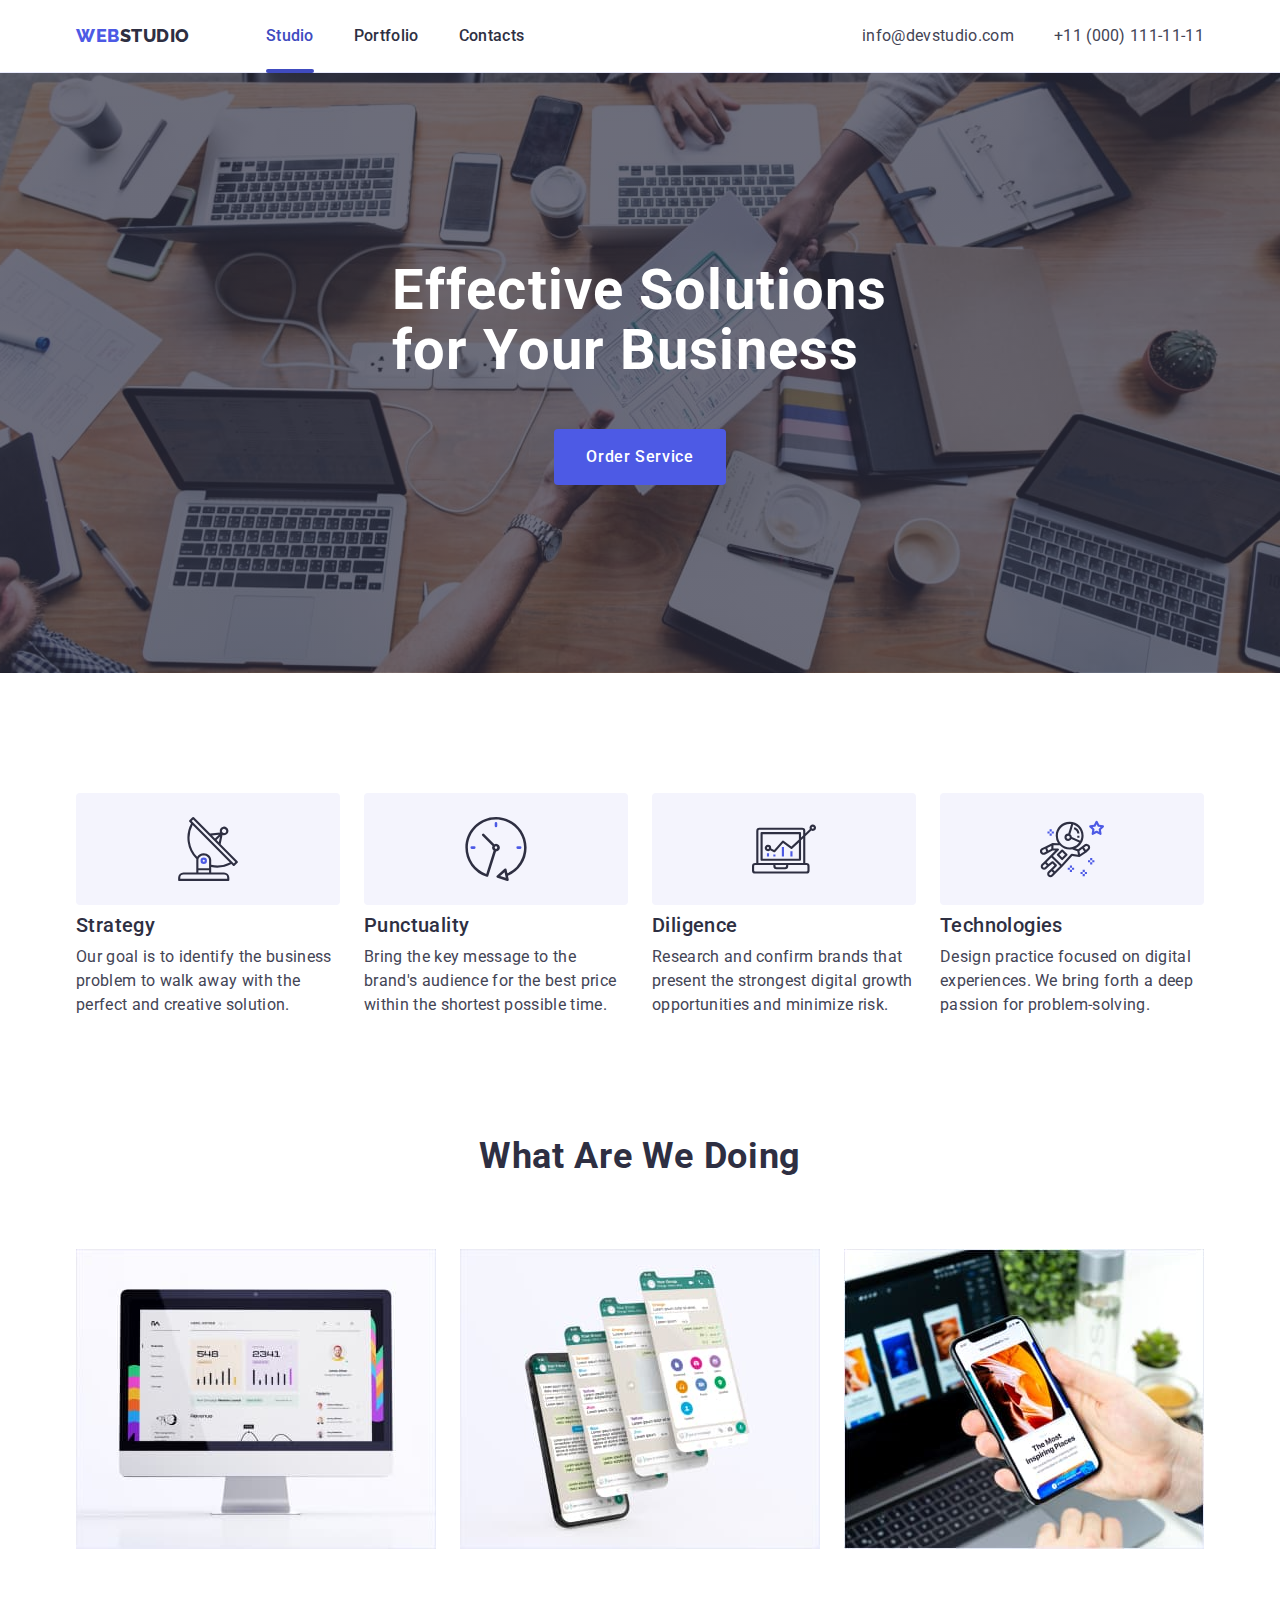
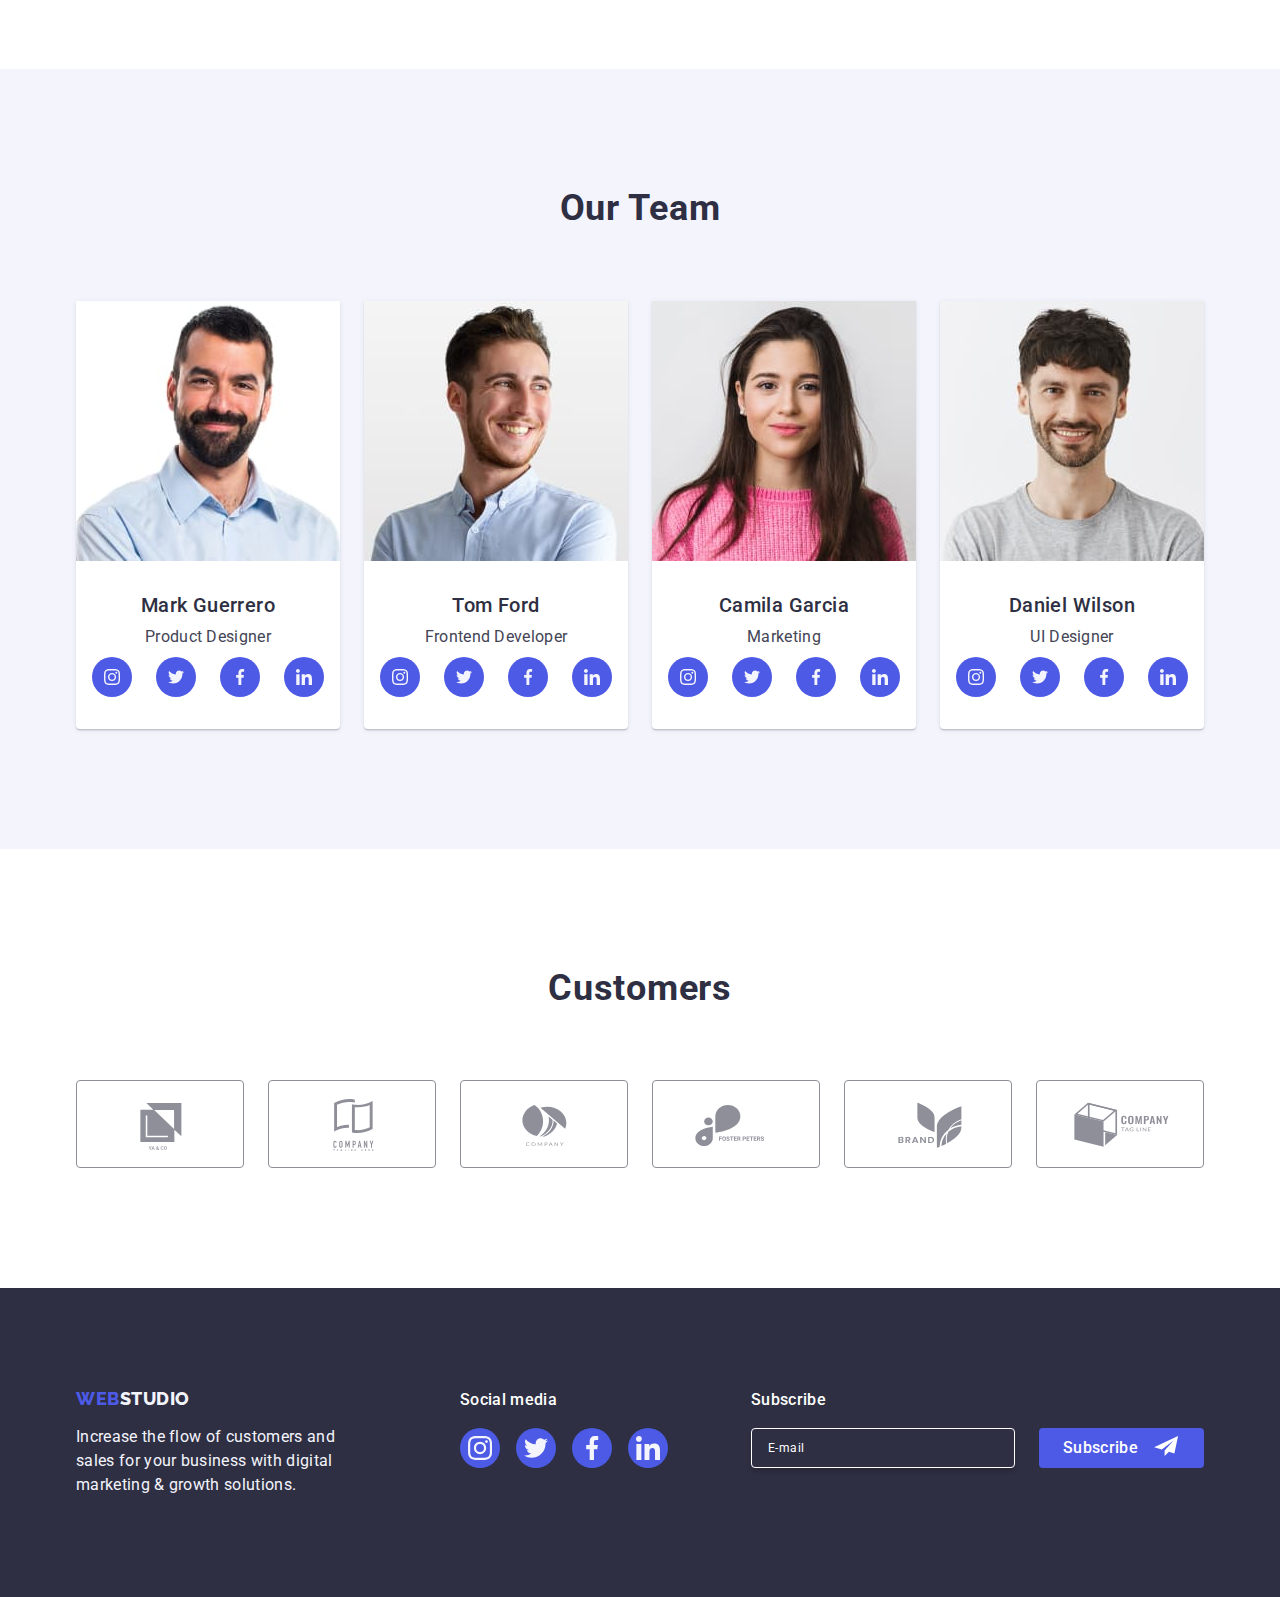
==== commit d3d7b27d: "Update index.html" ====
--- a/index.html
+++ b/index.html
@@ -617,51 +617,91 @@
       </div>
     </footer>
     <!-- Backdrop -->
-    <div class="backdrop" data-modal>
+    <div class="backdrop is-hidden" data-modal>
       <div class="modal">
         <button class="close-modal" type="button" data-modal-close>
           <svg class="close-modal-icon" width="8px" height="8px">
             <use href="./images/icon.svg#dagger"></use>
           </svg>
         </button>
-		  <form  class="modal-form">
-			<strong class="modal-title">Leave your contacts and we will call you back</strong>
-<label class="modal-form-label">
-	<span class="modal-form-title option">Name</span>
-	<div class="modal-form-wrraper-input-icon">
-		<input type="text" class="modal-form-input" name="user-name" required minlength="2" pattern="^[a-zA-Z]+$">
-	<svg class="modal-form-wrapper-icon" width="12" height="12">
-	  <use class="modal-form-icon" href="./images/icon.svg#person-black"></use>
-	</svg>
-	</div>
-</label>
-<label class="modal-form-label">
-	<span class="modal-form-title option">Phone</span>
-	<div class="modal-form-wrraper-input-icon">
-		<input type="tel" class="modal-form-input" name="user-phone" required>
-	<svg class="modal-form-wrapper-icon" width="13" height="13">
-	  <use class="modal-form-icon" href="./images/icon.svg#phone-icon"></use>
-	</svg>
-	</div>
-</label>
-<label class="modal-form-label">
-	<span class="modal-form-title option">Email</span>
-	<div class="modal-form-wrraper-input-icon">
-		<input type="email" class="modal-form-input" name="user-email">
-	<svg class="modal-form-wrapper-icon" width="15" height="12">
-	  <use class="modal-form-icon" href="./images/icon.svg#person-black"></use>
-	</svg>
-	</div>
-</label>
-<label for="modal-textarea" class="form-textarea-title">Comment</label>
-<textarea class="form-modal-textarea" name="user-comment" id="modal-textarea" placeholder="Text input"></textarea>
-
-<label class="modal-form-checkbox">
-	<input type="checkbox" class="modal-input-checkbox">
-	<span class="modal-checkbox-policy">I accept the terms and conditions of the <a href="">Privacy Policy</a></span>
-</label>
-<button type="submit" class="modal-form-btn">Send</button>
-		  </form>
+        <form class="modal-form">
+          <strong class="modal-title"
+            >Leave your contacts and we will call you back</strong
+          >
+          <label class="modal-form-label option">
+            <span class="modal-form-title option">Name</span>
+            <div class="modal-form-wrraper-input-icon">
+              <input
+                type="text"
+                class="modal-form-input"
+                name="user-name"
+                required
+                minlength="2"
+                pattern="^[a-zA-Z]+$"
+                autofocus
+              />
+              <svg class="modal-form-wrapper-icon" width="12" height="12">
+                <use
+                  class="modal-form-icon"
+                  href="./images/icon.svg#person-black"
+                ></use>
+              </svg>
+            </div>
+          </label>
+          <label class="modal-form-label option">
+            <span class="modal-form-title option">Phone</span>
+            <div class="modal-form-wrraper-input-icon">
+              <input
+                type="tel"
+                class="modal-form-input"
+                name="user-phone"
+                required
+              />
+              <svg class="modal-form-wrapper-icon" width="13" height="13">
+                <use
+                  class="modal-form-icon"
+                  href="./images/icon.svg#phone-icon"
+                ></use>
+              </svg>
+            </div>
+          </label>
+          <label class="modal-form-label option">
+            <span class="modal-form-title option">Email</span>
+            <div class="modal-form-wrraper-input-icon">
+              <input type="email" class="modal-form-input" name="user-email" />
+              <svg class="modal-form-wrapper-icon" width="15" height="12">
+                <use
+                  class="modal-form-icon"
+                  href="./images/icon.svg#email-icon"
+                ></use>
+              </svg>
+            </div>
+          </label>
+          <label for="modal-textarea" class="form-textarea-title">
+            <span class="modal-form-title option">Comment</span>
+          </label>
+          <textarea
+            class="form-modal-textarea option"
+            name="user-comment"
+            id="modal-textarea"
+            placeholder="Text input"
+          ></textarea>
+          <input
+            type="checkbox"
+            class="modal-input-checkbox visually-hidden"
+            id="checkbox-policy"
+          />
+          <label class="modal-label-policy" for="checkbox-policy">
+            <span class="modal-form-chackbox"
+              ><svg class="modal-checkbox-icon" width="10" height="8">
+                <use href="./images/icon.svg#check-mark"></use></svg
+            ></span>
+            I accept the terms and conditions of the&nbsp;<a href=""
+              >Privacy Policy</a
+            >
+          </label>
+          <button type="submit" class="modal-form-btn">Send</button>
+        </form>
       </div>
     </div>
     <script src="./js/modal.js"></script>
--- a/css/styles.css
+++ b/css/styles.css
@@ -16,6 +16,7 @@
   font-family: inherit;
   color: currentColor;
   cursor: pointer;
+  border: none;
 }
 img {
   display: block;
@@ -200,7 +201,6 @@
   margin-right: 120px;
 }
 .footer-block-social {
-  
 }
 .footer-logo {
   display: inline-block;
@@ -239,65 +239,65 @@
 
 /* Footer Form */
 .footer-form {
-	margin-left: auto;
+  margin-left: auto;
 }
 .footer-form-title {
-	display: block;
+  display: block;
 }
 .form-warraper-mail-btn {
-	display: flex;
-	gap: 24px;
-	align-items: center;
+  display: flex;
+  gap: 24px;
+  align-items: center;
 }
 .footer-form-label {
 }
 .footer-form-input {
-	padding: 8px 16px;
-
-	min-width: 264px;
-	height: 40px;
-
-	font-size: 12px;
-	line-height: 2;
-	letter-spacing: 0.04em;
-
-	color: var(--backround-page);
-	background-color: transparent;
-	box-shadow: 0px 4px 4px rgba(0, 0, 0, 0.15);;
-	border: 1px solid var(--backround-page);
-	border-radius: 4px;
-
-	transition: border-color var(--anim-fast) var(--timing-function);
-}
-.footer-form-input::placeholder {
-	color: var(--backround-page);
+  padding: 8px 16px;
+
+  min-width: 264px;
+  height: 40px;
 
   font-size: 12px;
   line-height: 2;
   letter-spacing: 0.04em;
-}
-.footer-form-input:focus{
-	outline: none;
-	border-color:  var(--accent-color);
+
+  color: var(--backround-page);
+  background-color: transparent;
+  box-shadow: 0px 4px 4px rgba(0, 0, 0, 0.15);
+  border: 1px solid var(--backround-page);
+  border-radius: 4px;
+
+  transition: border-color var(--anim-fast) var(--timing-function);
+}
+.footer-form-input::placeholder {
+  color: var(--backround-page);
+
+  font-size: 12px;
+  line-height: 2;
+  letter-spacing: 0.04em;
+}
+.footer-form-input:focus {
+  outline: none;
+  border-color: var(--accent-color);
 }
 
 .footer-form-button {
-	padding: 8px 24px;
-	margin: 0;
-
-	display: flex;
-	gap: 16px;
-	min-width: 165px;
-	height: 40px;
-
-	background-color: var(--accent-color);
-	border: none;
-	border-radius: 4px;
-	transition: background-color var(--anim-fast) var(--timing-function);
+  padding: 8px 24px;
+  margin: 0;
+
+  display: flex;
+  gap: 16px;
+  min-width: 165px;
+  height: 40px;
+
+  background-color: var(--accent-color);
+  border: none;
+  border-radius: 4px;
+  transition: background-color var(--anim-fast) var(--timing-function);
 }
 .footer-form-button:hover,
-.footer-form-button:focus{
-	background-color: var(--hover-color);
+.footer-form-button:focus {
+  background-color: var(--hover-color);
 }
 .footer-bg-icon {
 }
@@ -688,7 +688,7 @@
   opacity: 1;
 
   width: 408px;
-  height: 576px;
+  height: 584px;
 
   background-color: #fcfcfc;
   box-shadow: 0px 1px 1px rgba(0, 0, 0, 0.14), 0px 1px 3px rgba(0, 0, 0, 0.12),
@@ -727,8 +727,165 @@
   background-color: var(--hover-color);
 }
 
-.option{
-	display: block;
-}
-
+/*======= Form Modal =========*/
+.option {
+  display: block;
+}
+.modal-form {
+}
+.modal-title {
+  display: block;
+  margin-bottom: 16px;
+
+  font-weight: 500;
+  line-height: 1.5;
+  text-align: center;
+  letter-spacing: 0.02em;
+
+  color: var(--secondary-color-text);
+}
+.modal-form-label {
+}
+.modal-form-title {
+  margin-bottom: 4px;
+
+  font-size: 12px;
+  line-height: 1.17;
+  letter-spacing: 0.04em;
+
+  color: #8e8f99;
+}
+
+.modal-form-wrraper-input-icon {
+  position: relative;
+
+  margin-bottom: 8px;
+}
+.modal-form-input {
+  padding: 11px 38px;
+
+  width: 100%;
+  height: 40px;
+
+  color: var(--secondary-color-text);
+  border: 1px solid rgba(46, 47, 66, 0.4);
+  border-radius: 4px;
+  transition: border-color var(--anim-fast) var(--timing-function);
+}
+.modal-form-input:focus {
+  border-color: var(--accent-color);
+  outline: none;
+}
+.modal-form-input:focus + .modal-form-wrapper-icon {
+  fill: var(--accent-color);
+}
+.modal-form-wrapper-icon {
+  position: absolute;
+  top: 50%;
+  left: 16px;
+
+  transform: translateY(-50%);
+  transition: fill var(--anim-fast) var(--timing-function);
+}
+.modal-form-icon {
+}
+.form-textarea-title {
+}
+.form-modal-textarea {
+  padding: 8px 16px;
+  margin-bottom: 16px;
+
+  width: 100%;
+  height: 120px;
+  resize: none;
+
+  font-size: 12px;
+  line-height: 1.17;
+  letter-spacing: 0.04em;
+
+  color: var(--secondary-color-text);
+  border: 1px solid rgba(46, 47, 66, 0.4);
+  border-radius: 4px;
+  transition: border-color var(--anim-fast) var(--timing-function);
+}
+.form-modal-textarea::placeholder {
+  font-size: 12px;
+  line-height: 1.17;
+  letter-spacing: 0.04em;
+
+  color: #2e2f4266;
+}
+.form-modal-textarea:focus {
+  border-color: var(--accent-color);
+  outline: none;
+}
+.modal-label-policy {
+  display: flex;
+  align-items: center;
+
+  margin-bottom: 24px;
+
+  font-size: 12px;
+  line-height: 1.17;
+  letter-spacing: 0.04em;
+
+  color: #8e8f99;
+}
+.modal-form-chackbox {
+  display: flex;
+  justify-content: center;
+  align-items: center;
+
+  width: 16px;
+  height: 16px;
+  margin-right: 8px;
+
+  border: 1px solid rgba(46, 47, 66, 0.4);
+  border-radius: 2px;
+  transition: background-color var(--anim-fast) var(--timing-function),
+    border var(--anim-fast) var(--timing-function);
+	 cursor: pointer;
+}
+.modal-input-checkbox:focus + .modal-label-policy > .modal-form-chackbox {
+  outline: 2px solid var(--accent-color);
+}
+.modal-input-checkbox:checked + .modal-label-policy > .modal-form-chackbox {
+  background-color: var(--accent-color);
+  border-color: var(--accent-color);
+  outline: none;
+}
+
+.modal-input-checkbox:checked
+  + .modal-label-policy
+  > .modal-form-chackbox
+  > .modal-checkbox-icon {
+  opacity: 1;
+}
+.modal-checkbox-icon {
+  opacity: 0;
+
+  transition: opacity var(--anim-fast) var(--timing-function);
+}
+
+.modal-form-btn {
+  display: block;
+  padding: 16px 32px;
+  margin: 0 auto;
+
+  min-width: 169px;
+  height: 56px;
+
+  display: flex;
+  justify-content: center;
+  align-items: center;
+
+  line-height: 1.5;
+  letter-spacing: 0.04em;
+
+  color: #ffffff;
+  background-color: var(--accent-color);
+  box-shadow: 0px 4px 4px rgba(0, 0, 0, 0.15);
+  border-radius: 4px;
+}
+/*======= Form Modal =========*/
 /* ========================= Backdrop ========================== */
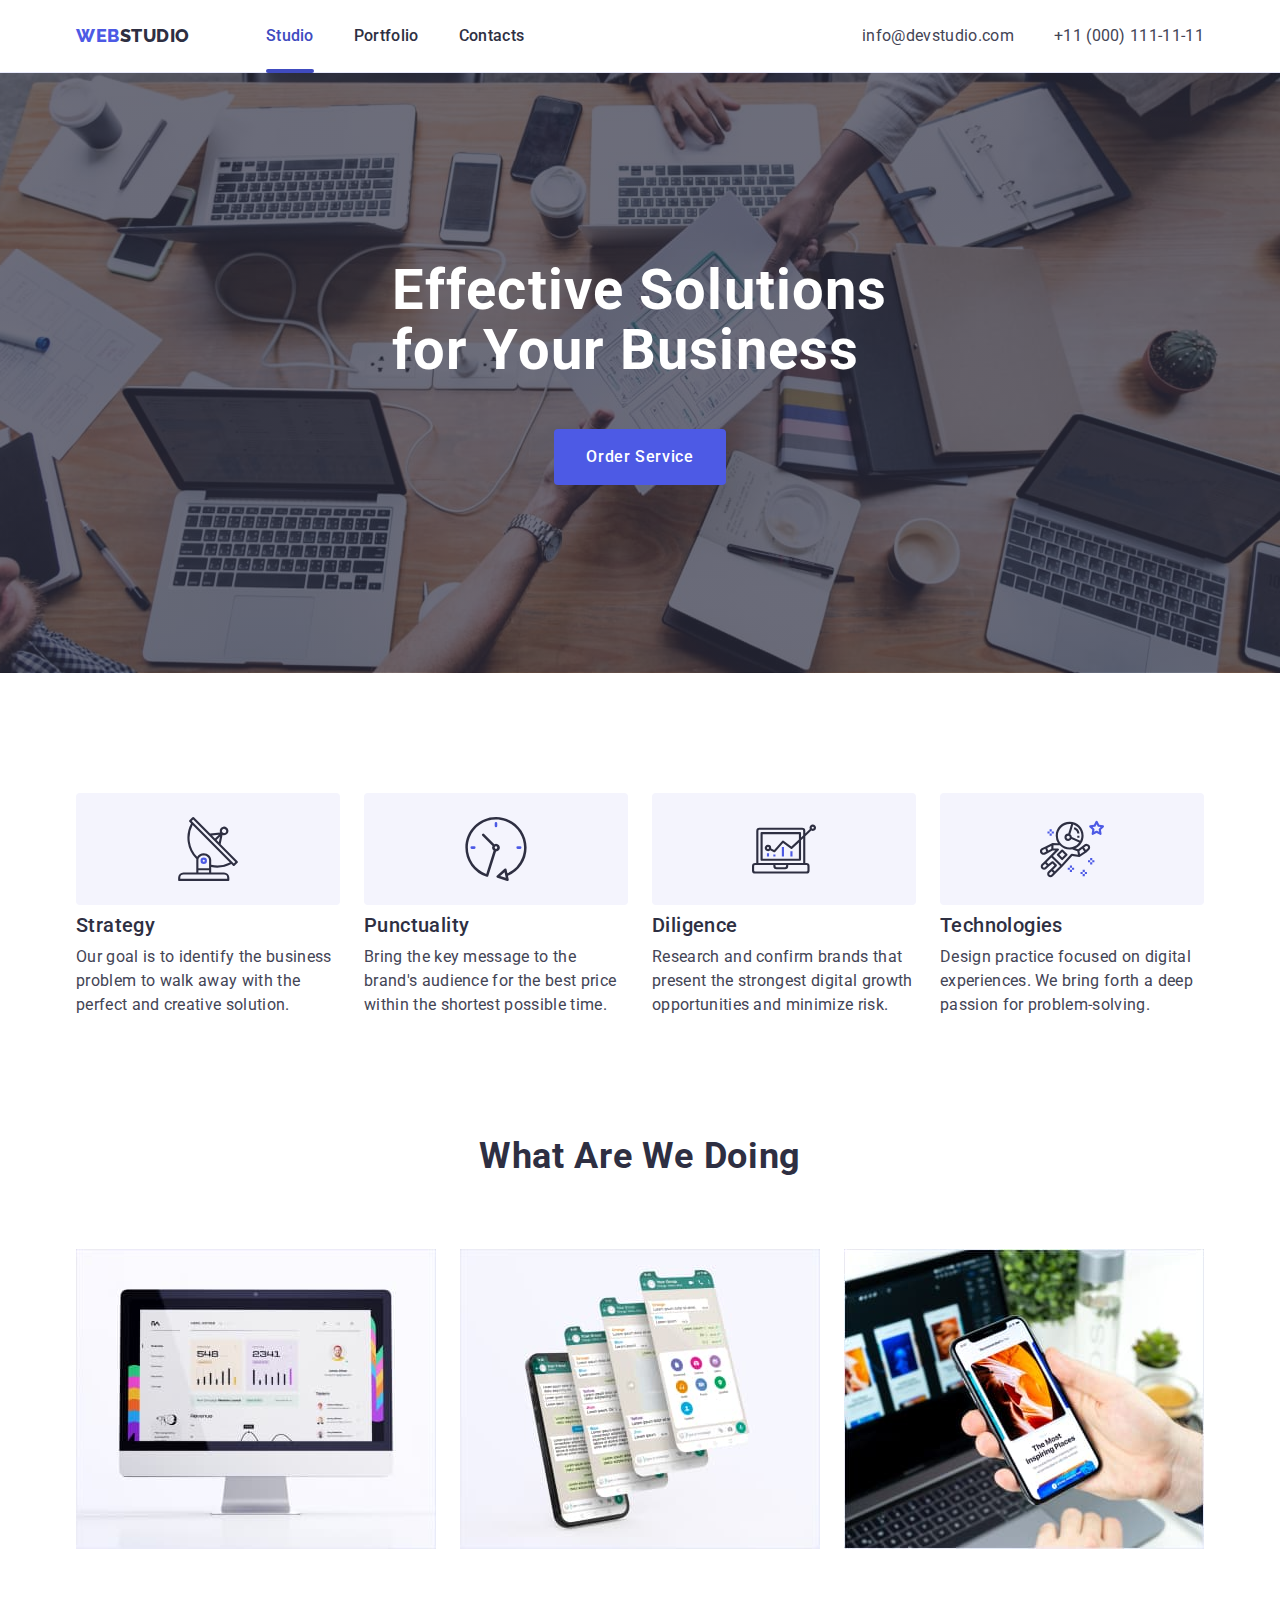
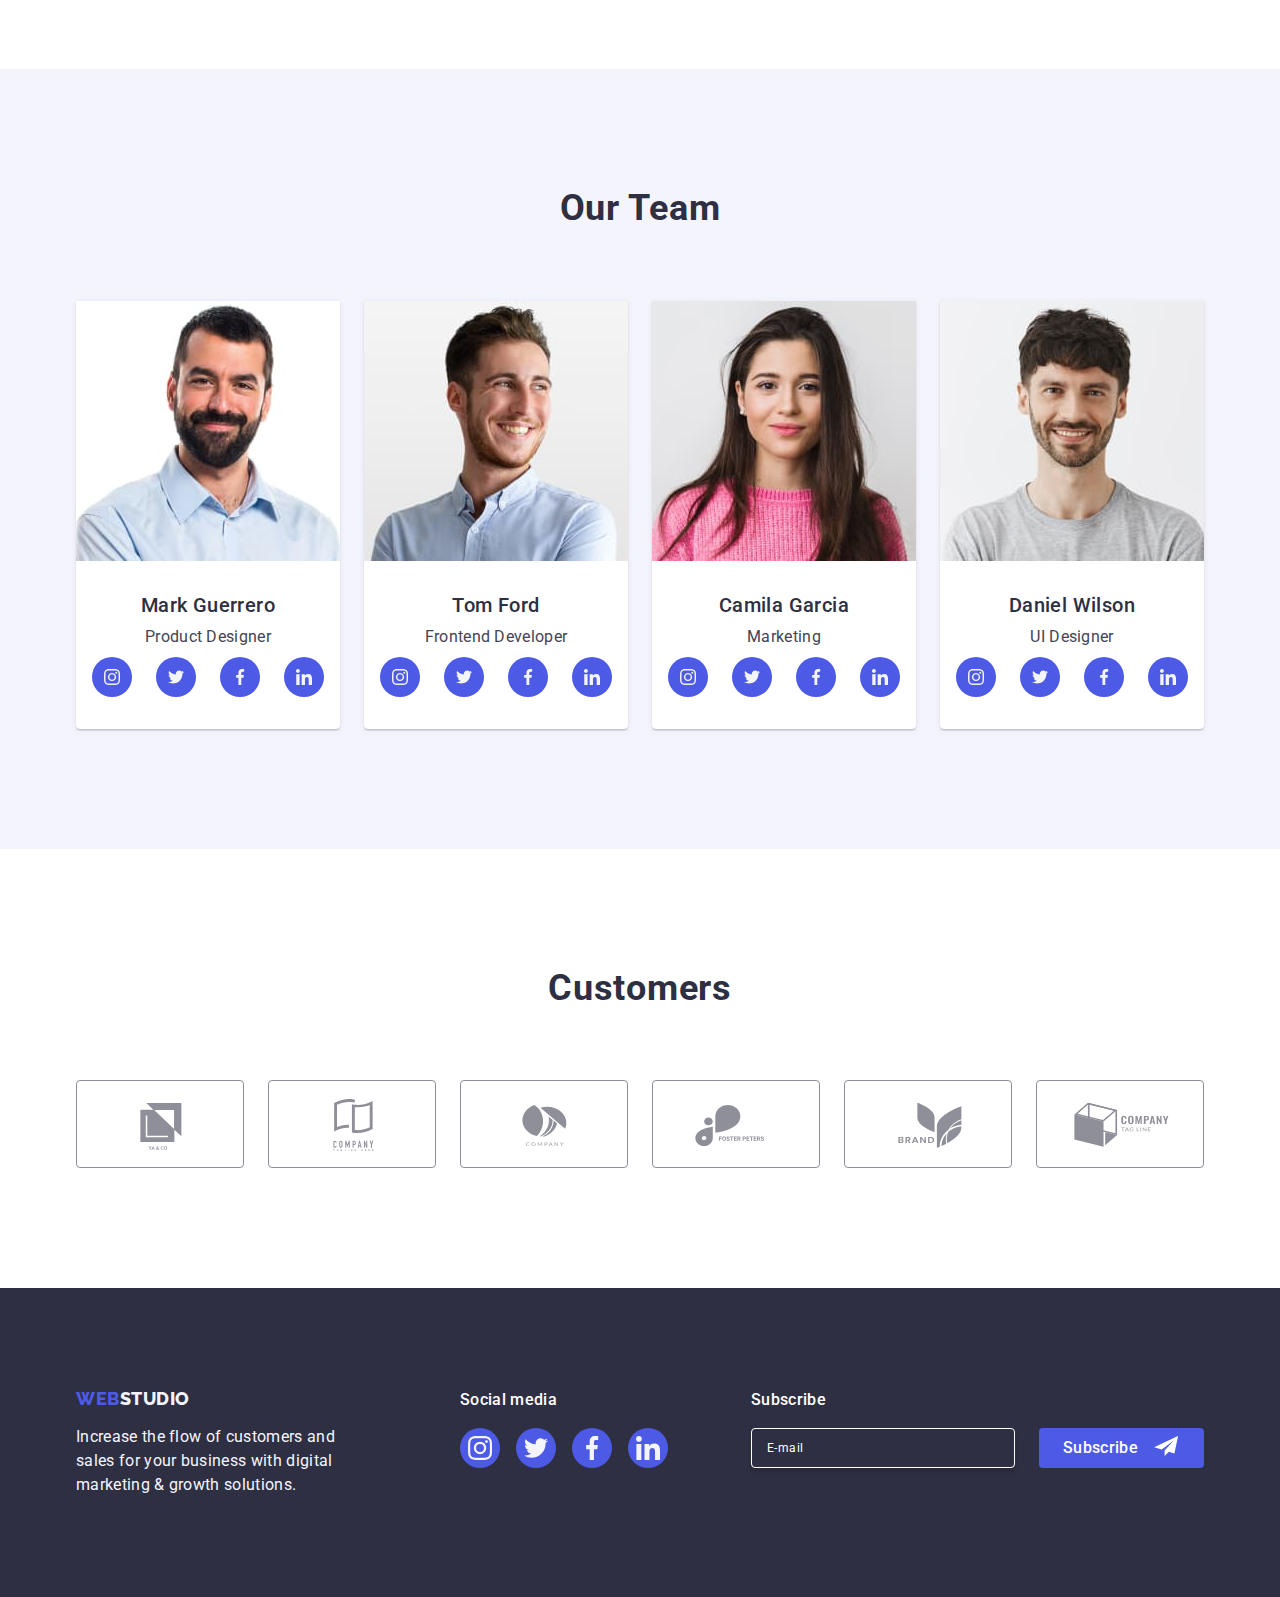
==== commit caa0ea2c: "Update index.html" ====
--- a/index.html
+++ b/index.html
@@ -595,13 +595,14 @@
           <strong class="footer-form-title">Subscribe</strong>
           <div class="form-warraper-mail-btn">
             <label class="footer-form-label">
-              <input
-                type="email"
-                class="footer-form-input"
-                name="user-email"
-                required
-                placeholder="E-mail"
-              />
+					<input
+					type="email"
+					class="footer-form-input"
+					name="user-email"
+					required
+					placeholder=" "
+					/>
+					<span class="footer-label-title">E-mail</span>
             </label>
             <button type="submit" class="footer-form-button">
               Subscribe
--- a/css/styles.css
+++ b/css/styles.css
@@ -237,7 +237,7 @@
   background-color: #31d0aa;
 }
 
-/* Footer Form */
+/*============= Footer Form =================*/
 .footer-form {
   margin-left: auto;
 }
@@ -250,6 +250,21 @@
   align-items: center;
 }
 .footer-form-label {
+  position: relative;
+}
+.footer-label-title {
+  position: absolute;
+  top: 50%;
+  left: 16px;
+
+  font-size: 12px;
+  line-height: 2;
+  letter-spacing: 0.04em;
+
+  color: var(--backround-page);
+  transform: translateY(-50%);
+  transition: background-color var(--anim-fast) var(--timing-function),
+    transform var(--anim-fast) var(--timing-function);
 }
 .footer-form-input {
   padding: 8px 16px;
@@ -269,17 +284,22 @@
 
   transition: border-color var(--anim-fast) var(--timing-function);
 }
-.footer-form-input::placeholder {
-  color: var(--backround-page);
-
-  font-size: 12px;
-  line-height: 2;
-  letter-spacing: 0.04em;
-}
+
 .footer-form-input:focus {
   outline: none;
   border-color: var(--accent-color);
 }
+.footer-form-input:focus + .footer-label-title {
+  padding: 0 2px;
+  background-color: var(--secondary-color-text);
+  transform: translateY(-133%);
+}
+.footer-form-input:not(:placeholder-shown) + .footer-label-title{
+padding: 0px 2px;
+
+transform: translateY(-133%);
+background-color: var(--secondary-color-text);
+}
 
 .footer-form-button {
   padding: 8px 24px;
@@ -303,10 +323,9 @@
 }
 .footer-btn-icon {
 }
-/* Footer Form */
-
-/* =============== social network icons ========================= */
-
+/*================= Footer Form ==================*/
+
+/* ==================== Social Network Icons ========================= */
 .list-icons {
   display: flex;
   justify-content: center;
@@ -340,9 +359,11 @@
 .team-list-link:focus {
   background-color: var(--hover-color);
 }
-/*=========================== Repeating Blocks ======================= */
-
-/* ============================ Main Page ============================*/
+/* =============== social network icons ========================= */
+
+/*================================ Repeating Blocks ========================= */
+
+/* ============================================= Main Page ==================================*/
 /* ============= Section Hero ============== */
 .hero {
   max-width: 1440px;
@@ -844,7 +865,7 @@
   border-radius: 2px;
   transition: background-color var(--anim-fast) var(--timing-function),
     border var(--anim-fast) var(--timing-function);
-	 cursor: pointer;
+  cursor: pointer;
 }
 .modal-input-checkbox:focus + .modal-label-policy > .modal-form-chackbox {
   outline: 2px solid var(--accent-color);
